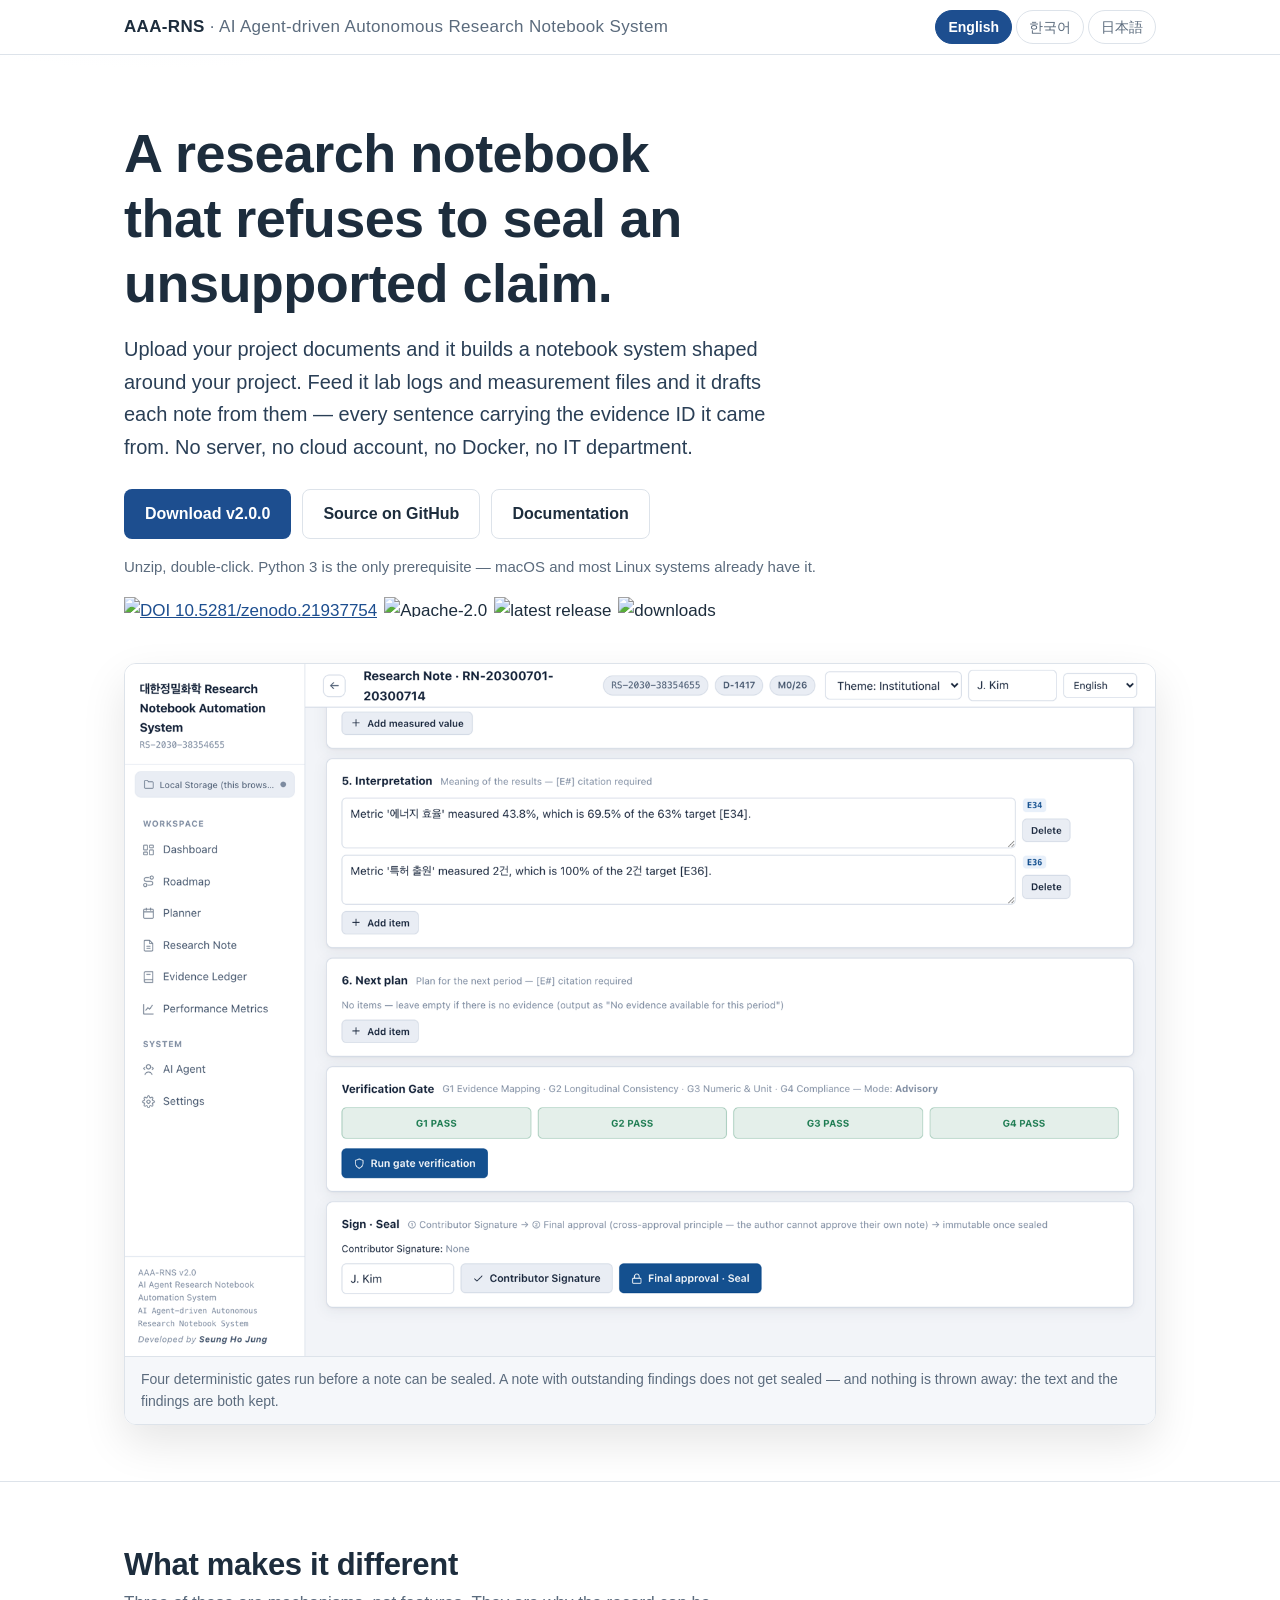
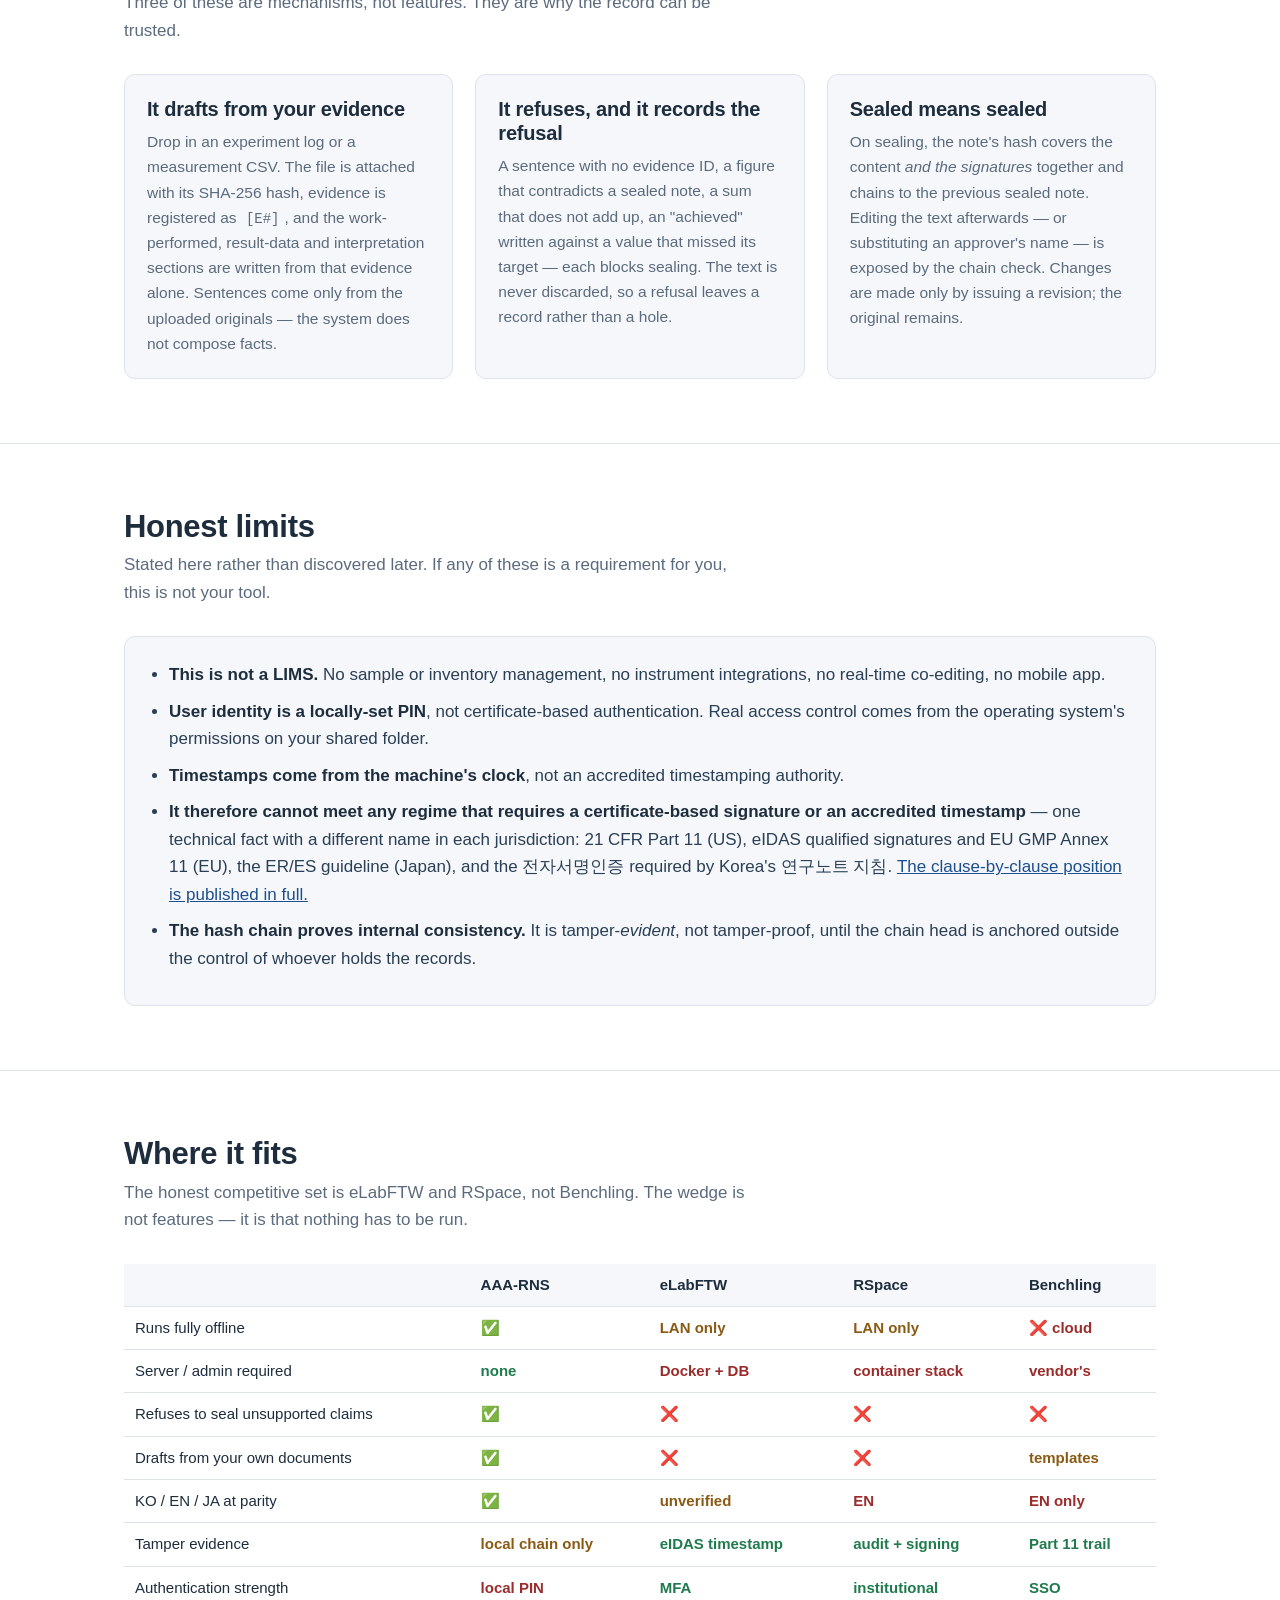
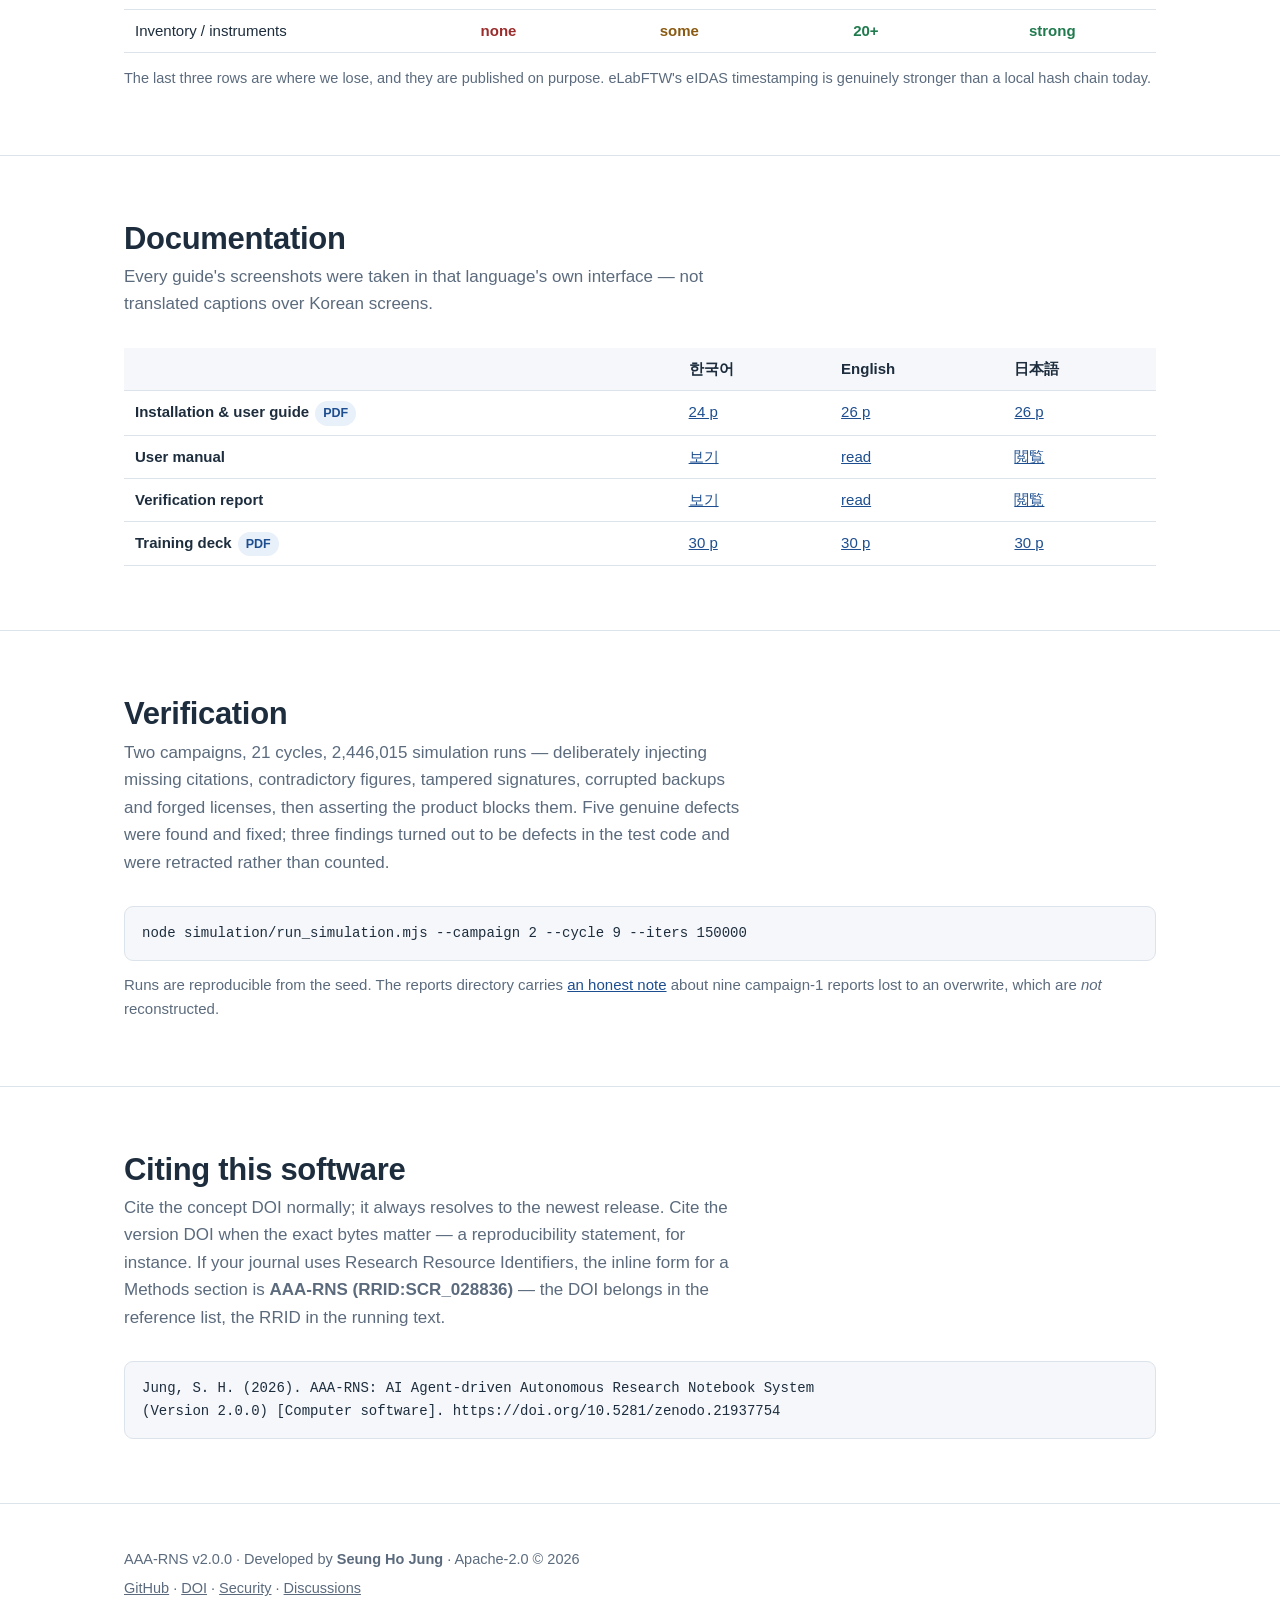
==== docs/index.html @ 20d08223 "docs: record the RRID (SCR_028836) SciCrunch issued it on submission rather than after curation. It " ====
<!doctype html>
<html lang="en" data-lang="en">
<head>
<meta charset="utf-8">
<meta name="viewport" content="width=device-width, initial-scale=1">
<title>AAA-RNS — a research notebook that refuses to seal an unsupported claim</title>
<meta name="description" content="Offline research notebook. Drafts notes from your own lab logs, links every sentence to an evidence ID, and will not seal a claim the evidence does not support. No server, no cloud. Korean, English, Japanese.">
<link rel="canonical" href="https://hopejsh.github.io/aaa-rns/">
<meta property="og:type" content="website">
<meta property="og:title" content="AAA-RNS — a research notebook that refuses to seal an unsupported claim">
<meta property="og:description" content="Offline research notebook. No server, no cloud. Korean, English, Japanese.">
<meta property="og:image" content="https://raw.githubusercontent.com/hopejsh/aaa-rns/main/.github/branding/social-preview.png">
<meta name="twitter:card" content="summary_large_image">
<style>
  /* ── 이 페이지는 의도적으로 의존성이 없다. 제품이 "외부 의존성 0"을
       내세우는데 소개 페이지가 CDN 을 부르면 그 자체로 반증이 된다. ── */
  :root{
    --ink:#1d2d3d; --ink-2:#2a3f56; --paper:#ffffff; --wash:#f5f7fa;
    --line:#dde3ea; --muted:#5b6b7d; --accent:#1d4e8f; --accent-soft:#e8f0fa;
    --ok:#1f7a4d; --ok-soft:#e6f4ec; --warn:#8a5a12; --warn-soft:#fdf3e2;
    --no:#9b2c2c; --no-soft:#fbeaea;
    --sans:'Barlow',-apple-system,BlinkMacSystemFont,'Segoe UI','Noto Sans KR','Noto Sans JP',sans-serif;
    --mono:ui-monospace,SFMono-Regular,'SF Mono',Menlo,monospace;
  }
  @media (prefers-color-scheme:dark){
    :root:not([data-theme="light"]){
      --ink:#e8edf3; --ink-2:#c3cedb; --paper:#141c26; --wash:#1b2531;
      --line:#2c3947; --muted:#93a2b4; --accent:#7aa9e8; --accent-soft:#1b2b41;
      --ok:#6ed09b; --ok-soft:#16301f; --warn:#e0b366; --warn-soft:#302512;
      --no:#e58b8b; --no-soft:#331a1a;
    }
  }
  *{box-sizing:border-box;margin:0;padding:0}
  html{scroll-behavior:smooth}
  body{background:var(--paper);color:var(--ink);font-family:var(--sans);
       font-size:17px;line-height:1.62;-webkit-font-smoothing:antialiased}
  .wrap{max-width:1080px;margin:0 auto;padding:0 24px}
  a{color:var(--accent)}
  h1,h2,h3{line-height:1.2;letter-spacing:-.01em}
  /* 줄바꿈 규칙은 언어마다 다르다.
     한국어: 어절 중간에서 끊기면 조사가 앞말과 떨어져 읽기 어려우므로 keep-all.
     일본어: 원래 어디서든 끊어도 되는 문자 체계라 keep-all 을 걸면 오히려
             줄이 들쭉날쭉해진다. 금칙 처리(line-break:strict)만 적용한다. */
  html[data-lang="ko"] h1, html[data-lang="ko"] h2, html[data-lang="ko"] h3,
  html[data-lang="ko"] .sub, html[data-lang="ko"] .lede, html[data-lang="ko"] .card p,
  html[data-lang="ko"] .limits li, html[data-lang="ko"] td{
    word-break:keep-all; overflow-wrap:break-word}
  html[data-lang="ja"] h1, html[data-lang="ja"] h2, html[data-lang="ja"] h3,
  html[data-lang="ja"] .sub, html[data-lang="ja"] .lede, html[data-lang="ja"] .card p,
  html[data-lang="ja"] .limits li, html[data-lang="ja"] td{
    line-break:strict}
  h2{font-size:31px;margin:0 0 6px}
  h3{font-size:20px;margin:0 0 8px}
  section{padding:64px 0;border-top:1px solid var(--line)}
  .lede{color:var(--muted);font-size:17px;margin-bottom:30px;max-width:66ch}

  /* 언어 전환 */
  .topbar{position:sticky;top:0;z-index:20;background:var(--paper);
          border-bottom:1px solid var(--line)}
  .topbar .wrap{display:flex;align-items:center;justify-content:space-between;
                min-height:54px;gap:16px;flex-wrap:wrap}
  .brand{font-weight:700;letter-spacing:.02em}
  .brand span{color:var(--muted);font-weight:400}
  .langs{display:flex;gap:4px}
  .langs button{font:inherit;font-size:14px;padding:5px 12px;border-radius:999px;
    border:1px solid var(--line);background:transparent;color:var(--muted);cursor:pointer}
  .langs button[aria-pressed="true"]{background:var(--accent);border-color:var(--accent);
    color:#fff;font-weight:600}

  /* 히어로 */
  .hero{padding:66px 0 56px;background:
        radial-gradient(900px 460px at 12% -20%, var(--accent-soft), transparent 65%)}
  .hero h1{font-size:clamp(32px,5vw,54px);margin-bottom:18px;max-width:19ch}
  html[data-lang="ko"] .hero h1, html[data-lang="ja"] .hero h1{max-width:none}
  /* 절 경계에서의 의도적 개행은 넓은 화면에서만. 좁은 화면에서는 강제 개행이
     오히려 "は" 한 글자만 남기는 식으로 고립을 만든다. */
  @media (max-width:760px){ br.wide{display:none} }
  .hero .sub{font-size:20px;color:var(--ink-2);max-width:60ch;margin-bottom:26px}
  .cta{display:flex;gap:11px;flex-wrap:wrap;margin-bottom:16px}
  .btn{display:inline-block;padding:11px 20px;border-radius:8px;font-weight:600;
       text-decoration:none;font-size:16px;border:1px solid transparent}
  .btn-primary{background:var(--accent);color:#fff}
  .btn-ghost{border-color:var(--line);color:var(--ink)}
  .badges{display:flex;gap:7px;flex-wrap:wrap;margin-top:18px}
  .badges img{height:20px}
  .shot{margin-top:38px;border:1px solid var(--line);border-radius:12px;overflow:hidden;
        box-shadow:0 18px 44px rgba(0,0,0,.10)}
  .shot img{display:block;width:100%;height:auto}
  .shot figcaption{padding:11px 16px;background:var(--wash);color:var(--muted);
                   font-size:14px;border-top:1px solid var(--line)}

  .grid{display:grid;gap:22px;grid-template-columns:repeat(auto-fit,minmax(258px,1fr))}
  .card{border:1px solid var(--line);border-radius:11px;padding:22px;background:var(--wash)}
  .card p{color:var(--muted);font-size:15.5px}

  table{width:100%;border-collapse:collapse;font-size:15px}
  .scroll{overflow-x:auto;-webkit-overflow-scrolling:touch}
  th,td{text-align:left;padding:9px 11px;border-bottom:1px solid var(--line);vertical-align:top}
  th{font-weight:600;background:var(--wash);white-space:nowrap}
  td code,p code,li code{font-family:var(--mono);font-size:.9em;background:var(--wash);
       padding:1px 5px;border-radius:4px}
  .y{color:var(--ok);font-weight:600}
  .n{color:var(--no);font-weight:600}
  .p{color:var(--warn);font-weight:600}

  .limits{background:var(--wash);border:1px solid var(--line);border-radius:11px;padding:24px}
  .limits ul{margin:0;padding-left:20px}
  .limits li{margin-bottom:9px;color:var(--ink-2)}
  .limits li b{color:var(--ink)}

  .docs td:first-child{font-weight:600;white-space:nowrap}
  .pill{display:inline-block;font-size:12.5px;padding:2px 8px;border-radius:999px;
        background:var(--accent-soft);color:var(--accent);margin-left:6px;font-weight:600}

  pre{background:var(--wash);border:1px solid var(--line);border-radius:9px;
      padding:15px 17px;overflow-x:auto;font-family:var(--mono);font-size:14px}
  footer{padding:44px 0 62px;border-top:1px solid var(--line);color:var(--muted);font-size:14.5px}
  footer a{color:var(--muted)}
  [data-i18n]{display:none}
  [data-i18n~="en"]{display:revert}
  html[data-lang="ko"] [data-i18n]{display:none}
  html[data-lang="ko"] [data-i18n~="ko"]{display:revert}
  html[data-lang="ja"] [data-i18n]{display:none}
  html[data-lang="ja"] [data-i18n~="ja"]{display:revert}
</style>
</head>
<body>

<div class="topbar"><div class="wrap">
  <div class="brand">AAA-RNS <span>· AI Agent-driven Autonomous Research Notebook System</span></div>
  <div class="langs" role="group" aria-label="Language">
    <button data-set="en" aria-pressed="true">English</button>
    <button data-set="ko" aria-pressed="false">한국어</button>
    <button data-set="ja" aria-pressed="false">日本語</button>
  </div>
</div></div>

<header class="hero"><div class="wrap">
  <h1 data-i18n="en">A research notebook that refuses to seal an unsupported claim.</h1>
  <h1 data-i18n="ko">증거가 뒷받침하지 않는 주장은 <br class="wide">확정하지 않는 연구노트.</h1>
  <h1 data-i18n="ja">証拠が裏付けない主張は<br class="wide">確定しない研究ノート。</h1>

  <p class="sub" data-i18n="en">Upload your project documents and it builds a notebook system shaped around your project. Feed it lab logs and measurement files and it drafts each note from them — every sentence carrying the evidence ID it came from. No server, no cloud account, no Docker, no IT department.</p>
  <p class="sub" data-i18n="ko">연구개발계획서를 올리면 그 과제에 맞는 연구노트 체계를 스스로 구성합니다. 실험일지와 측정 데이터를 넣으면 노트를 자동으로 집필하고, 모든 문장에 근거가 된 증거번호가 붙습니다. 서버도, 클라우드 계정도, Docker 도, 전산 담당자도 필요 없습니다.</p>
  <p class="sub" data-i18n="ja">研究開発計画書をアップロードすると、その課題に合わせた研究ノート体系を自動で構成します。実験日誌と測定データを入れるとノートを自動執筆し、すべての文に根拠となった証拠番号が付きます。サーバーもクラウドアカウントも Docker も情報システム担当者も要りません。</p>

  <div class="cta">
    <a class="btn btn-primary" href="https://github.com/hopejsh/aaa-rns/releases/latest"><span data-i18n="en">Download v2.0.0</span><span data-i18n="ko">v2.0.0 내려받기</span><span data-i18n="ja">v2.0.0 をダウンロード</span></a>
    <a class="btn btn-ghost" href="https://github.com/hopejsh/aaa-rns"><span data-i18n="en">Source on GitHub</span><span data-i18n="ko">GitHub 소스</span><span data-i18n="ja">GitHub のソース</span></a>
    <a class="btn btn-ghost" href="#docs"><span data-i18n="en">Documentation</span><span data-i18n="ko">문서</span><span data-i18n="ja">ドキュメント</span></a>
  </div>
  <p style="color:var(--muted);font-size:15px" data-i18n="en">Unzip, double-click. Python 3 is the only prerequisite — macOS and most Linux systems already have it.</p>
  <p style="color:var(--muted);font-size:15px" data-i18n="ko">압축을 풀고 더블클릭하면 끝입니다. 선행 조건은 Python 3 하나이며, macOS 와 대부분의 Linux 에는 이미 들어 있습니다.</p>
  <p style="color:var(--muted);font-size:15px" data-i18n="ja">展開してダブルクリックするだけです。前提は Python 3 だけで、macOS と多くの Linux には既に入っています。</p>

  <div class="badges">
    <a href="https://doi.org/10.5281/zenodo.21937754"><img src="https://zenodo.org/badge/DOI/10.5281/zenodo.21937754.svg" alt="DOI 10.5281/zenodo.21937754"></a>
    <img src="https://img.shields.io/badge/license-Apache--2.0-blue.svg" alt="Apache-2.0">
    <img src="https://img.shields.io/github/v/release/hopejsh/aaa-rns" alt="latest release">
    <img src="https://img.shields.io/github/downloads/hopejsh/aaa-rns/total" alt="downloads">
  </div>

  <figure class="shot">
    <img src="assets/hero-gates.png" alt="The verification gate panel showing G1 to G4 all passing, above the two-person sign and seal controls" loading="lazy">
    <figcaption data-i18n="en">Four deterministic gates run before a note can be sealed. A note with outstanding findings does not get sealed — and nothing is thrown away: the text and the findings are both kept.</figcaption>
    <figcaption data-i18n="ko">확정 전에 결정론 게이트 넷이 실행됩니다. 지적이 남은 노트는 확정되지 않으며, 아무것도 버리지 않습니다 — 본문과 지적사항이 함께 보존됩니다.</figcaption>
    <figcaption data-i18n="ja">確定の前に決定論的なゲートが 4 つ実行されます。指摘が残っているノートは確定されず、何も破棄しません — 本文と指摘の双方が保存されます。</figcaption>
  </figure>
</div></header>

<section><div class="wrap">
  <h2 data-i18n="en">What makes it different</h2>
  <h2 data-i18n="ko">무엇이 다른가</h2>
  <h2 data-i18n="ja">何が違うのか</h2>
  <p class="lede" data-i18n="en">Three of these are mechanisms, not features. They are why the record can be trusted.</p>
  <p class="lede" data-i18n="ko">아래 셋은 기능이 아니라 메커니즘입니다. 기록을 신뢰할 수 있는 이유가 여기에 있습니다.</p>
  <p class="lede" data-i18n="ja">以下の 3 つは機能ではなく仕組みです。記録を信頼できる理由がここにあります。</p>

  <div class="grid">
    <div class="card">
      <h3 data-i18n="en">It drafts from your evidence</h3>
      <h3 data-i18n="ko">증거에서 집필합니다</h3>
      <h3 data-i18n="ja">証拠から執筆します</h3>
      <p data-i18n="en">Drop in an experiment log or a measurement CSV. The file is attached with its SHA-256 hash, evidence is registered as <code>[E#]</code>, and the work-performed, result-data and interpretation sections are written from that evidence alone. Sentences come only from the uploaded originals — the system does not compose facts.</p>
      <p data-i18n="ko">실험일지나 측정 CSV 를 끌어다 놓으면 파일이 SHA-256 해시와 함께 첨부되고, 증거가 <code>[E#]</code> 로 등재되며, 수행 내용·결과 데이터·해석이 그 증거만으로 작성됩니다. 문장은 업로드한 원문에서만 나오며 시스템이 사실을 지어내지 않습니다.</p>
      <p data-i18n="ja">実験日誌や測定 CSV をドラッグすると、ファイルが SHA-256 ハッシュとともに添付され、証拠が <code>[E#]</code> として登録され、実施内容・結果データ・解釈がその証拠だけで作成されます。文はアップロードした原文からのみ生成され、システムが事実を作り出すことはありません。</p>
    </div>
    <div class="card">
      <h3 data-i18n="en">It refuses, and it records the refusal</h3>
      <h3 data-i18n="ko">거부하고, 그 거부를 기록합니다</h3>
      <h3 data-i18n="ja">拒否し、その拒否を記録します</h3>
      <p data-i18n="en">A sentence with no evidence ID, a figure that contradicts a sealed note, a sum that does not add up, an "achieved" written against a value that missed its target — each blocks sealing. The text is never discarded, so a refusal leaves a record rather than a hole.</p>
      <p data-i18n="ko">증거번호 없는 문장, 확정 노트와 모순되는 수치, 맞지 않는 합계, 목표에 못 미친 값에 붙은 "달성" 표기 — 각각이 확정을 막습니다. 본문은 절대 버려지지 않으므로, 거부는 구멍이 아니라 기록을 남깁니다.</p>
      <p data-i18n="ja">証拠番号のない文、確定ノートと矛盾する数値、合わない合計、目標に届かない値に付いた「達成」表記 — それぞれが確定を止めます。本文は決して破棄されないため、拒否は穴ではなく記録を残します。</p>
    </div>
    <div class="card">
      <h3 data-i18n="en">Sealed means sealed</h3>
      <h3 data-i18n="ko">확정은 확정입니다</h3>
      <h3 data-i18n="ja">確定は確定です</h3>
      <p data-i18n="en">On sealing, the note's hash covers the content <em>and the signatures</em> together and chains to the previous sealed note. Editing the text afterwards — or substituting an approver's name — is exposed by the chain check. Changes are made only by issuing a revision; the original remains.</p>
      <p data-i18n="ko">확정 시 노트 해시가 <em>본문과 서명을 함께</em> 덮어 직전 확정 노트와 사슬로 연결됩니다. 사후에 본문을 고치는 것은 물론 승인자 이름을 바꿔치기해도 체인 검증에서 드러납니다. 변경은 개정판 발행으로만 가능하며 원본은 남습니다.</p>
      <p data-i18n="ja">確定時、ノートのハッシュは<em>本文と署名の両方</em>を覆い、直前の確定ノートと鎖状に連結されます。事後に本文を直すことはもちろん、承認者名をすり替えてもチェーン検証で明らかになります。変更は改訂版の発行でのみ可能で、原本は残ります。</p>
    </div>
  </div>
</div></section>

<section><div class="wrap">
  <h2 data-i18n="en">Honest limits</h2>
  <h2 data-i18n="ko">정직한 한계</h2>
  <h2 data-i18n="ja">率直な限界</h2>
  <p class="lede" data-i18n="en">Stated here rather than discovered later. If any of these is a requirement for you, this is not your tool.</p>
  <p class="lede" data-i18n="ko">나중에 발견하기보다 먼저 밝힙니다. 아래 중 하나라도 필수 요건이라면 이 제품은 맞지 않습니다.</p>
  <p class="lede" data-i18n="ja">後から気づくより先に記します。以下のいずれかが必須要件であれば、本製品は適していません。</p>

  <div class="limits">
    <ul data-i18n="en">
      <li><b>This is not a LIMS.</b> No sample or inventory management, no instrument integrations, no real-time co-editing, no mobile app.</li>
      <li><b>User identity is a locally-set PIN</b>, not certificate-based authentication. Real access control comes from the operating system's permissions on your shared folder.</li>
      <li><b>Timestamps come from the machine's clock</b>, not an accredited timestamping authority.</li>
      <li><b>It therefore cannot meet any regime that requires a certificate-based signature or an accredited timestamp</b> — one technical fact with a different name in each jurisdiction: 21 CFR Part 11 (US), eIDAS qualified signatures and EU GMP Annex 11 (EU), the ER/ES guideline (Japan), and the 전자서명인증 required by Korea's 연구노트 지침. <a href="compliance.html">The clause-by-clause position is published in full.</a></li>
      <li><b>The hash chain proves internal consistency.</b> It is tamper-<em>evident</em>, not tamper-proof, until the chain head is anchored outside the control of whoever holds the records.</li>
    </ul>
    <ul data-i18n="ko">
      <li><b>LIMS 가 아닙니다.</b> 시료·재고 관리, 장비 연동, 실시간 공동편집, 모바일 앱이 없습니다.</li>
      <li><b>사용자 신원은 로컬 PIN</b> 이며 인증서 기반 인증이 아닙니다. 실제 접근 통제는 공유폴더의 OS 권한으로 수행하십시오.</li>
      <li><b>시각은 기기 시계</b>이며 공인 시점인증 기관의 것이 아닙니다.</li>
      <li><b>따라서 인증서 기반 서명이나 공인 시점인증을 요구하는 어떤 제도도 충족할 수 없습니다</b> — 하나의 기술적 사실이 나라마다 다른 이름으로 불릴 뿐입니다: 연구노트 지침이 요구하는 전자서명인증(한국), 21 CFR Part 11(미국), eIDAS 적격 서명과 EU GMP Annex 11(EU), ER/ES 지침(일본). <a href="compliance.html">조문별 상세를 전부 공개합니다.</a></li>
      <li><b>해시 체인은 내부 정합성을 증명합니다.</b> 체인의 머리가 기록 보유자의 통제 밖에 고정되기 전까지는 변조 <em>탐지</em>이지 변조 불가가 아닙니다.</li>
    </ul>
    <ul data-i18n="ja">
      <li><b>LIMS ではありません。</b> 試料・在庫管理、装置連携、リアルタイム共同編集、モバイルアプリはありません。</li>
      <li><b>利用者の識別はローカルの PIN</b> であり、証明書ベースの認証ではありません。実際のアクセス統制は共有フォルダの OS 権限で行ってください。</li>
      <li><b>時刻は端末の時計</b>であり、認定タイムスタンプ局のものではありません。</li>
      <li><b>したがって、証明書ベースの署名や認定タイムスタンプを要求するいかなる制度も満たせません</b> — 一つの技術的事実が国ごとに別の名前で呼ばれているだけです: ER/ES 指針（日本）、21 CFR Part 11（米国）、eIDAS の適格署名と EU GMP Annex 11（EU）、研究ノート指針が求める電子署名認証（韓国）。<a href="compliance.html">条項ごとの立場を全文公開しています。</a></li>
      <li><b>ハッシュチェーンが証明するのは内部整合性です。</b> チェーンの先端が記録保有者の管理外に固定されるまでは、改ざん<em>検出可能</em>であって改ざん不可能ではありません。</li>
    </ul>
  </div>
</div></section>

<section><div class="wrap">
  <h2 data-i18n="en">Where it fits</h2>
  <h2 data-i18n="ko">어디에 맞는가</h2>
  <h2 data-i18n="ja">どこに合うのか</h2>
  <p class="lede" data-i18n="en">The honest competitive set is eLabFTW and RSpace, not Benchling. The wedge is not features — it is that nothing has to be run.</p>
  <p class="lede" data-i18n="ko">정직한 경쟁 상대는 Benchling 이 아니라 eLabFTW·RSpace 입니다. 쐐기는 기능이 아니라 "운영할 것이 없다"는 점입니다.</p>
  <p class="lede" data-i18n="ja">率直な競合は Benchling ではなく eLabFTW・RSpace です。楔は機能ではなく「運用するものが何もない」ことです。</p>

  <div class="scroll"><table>
    <thead><tr>
      <th></th><th>AAA-RNS</th><th>eLabFTW</th><th>RSpace</th><th>Benchling</th>
    </tr></thead>
    <tbody>
      <tr><td data-i18n="en">Runs fully offline</td><td data-i18n="ko">완전 오프라인 동작</td><td data-i18n="ja">完全オフライン動作</td>
          <td class="y">✅</td><td class="p">LAN only</td><td class="p">LAN only</td><td class="n">❌ cloud</td></tr>
      <tr><td data-i18n="en">Server / admin required</td><td data-i18n="ko">서버·관리자 필요</td><td data-i18n="ja">サーバー・管理者が必要</td>
          <td class="y">none</td><td class="n">Docker + DB</td><td class="n">container stack</td><td class="n">vendor's</td></tr>
      <tr><td data-i18n="en">Refuses to seal unsupported claims</td><td data-i18n="ko">근거 없는 주장 확정 거부</td><td data-i18n="ja">根拠のない主張の確定を拒否</td>
          <td class="y">✅</td><td class="n">❌</td><td class="n">❌</td><td class="n">❌</td></tr>
      <tr><td data-i18n="en">Drafts from your own documents</td><td data-i18n="ko">자사 문서에서 자동 집필</td><td data-i18n="ja">自社文書から自動執筆</td>
          <td class="y">✅</td><td class="n">❌</td><td class="n">❌</td><td class="p">templates</td></tr>
      <tr><td data-i18n="en">KO / EN / JA at parity</td><td data-i18n="ko">한·영·일 동등 지원</td><td data-i18n="ja">韓・英・日を同等に対応</td>
          <td class="y">✅</td><td class="p">unverified</td><td class="n">EN</td><td class="n">EN only</td></tr>
      <tr><td data-i18n="en">Tamper evidence</td><td data-i18n="ko">변조 탐지</td><td data-i18n="ja">改ざん検出</td>
          <td class="p">local chain only</td><td class="y">eIDAS timestamp</td><td class="y">audit + signing</td><td class="y">Part 11 trail</td></tr>
      <tr><td data-i18n="en">Authentication strength</td><td data-i18n="ko">인증 강도</td><td data-i18n="ja">認証の強度</td>
          <td class="n">local PIN</td><td class="y">MFA</td><td class="y">institutional</td><td class="y">SSO</td></tr>
      <tr><td data-i18n="en">Inventory / instruments</td><td data-i18n="ko">재고·장비 연동</td><td data-i18n="ja">在庫・装置連携</td>
          <td class="n">none</td><td class="p">some</td><td class="y">20+</td><td class="y">strong</td></tr>
    </tbody>
  </table></div>
  <p style="margin-top:14px;color:var(--muted);font-size:14.5px" data-i18n="en">The last three rows are where we lose, and they are published on purpose. eLabFTW's eIDAS timestamping is genuinely stronger than a local hash chain today.</p>
  <p style="margin-top:14px;color:var(--muted);font-size:14.5px" data-i18n="ko">마지막 세 줄은 이 제품이 지는 항목이며, 일부러 공개합니다. eLabFTW 의 eIDAS 시점인증은 오늘 기준 로컬 해시 체인보다 실제로 강합니다.</p>
  <p style="margin-top:14px;color:var(--muted);font-size:14.5px" data-i18n="ja">最後の 3 行は本製品が劣る項目であり、意図して公開しています。eLabFTW の eIDAS タイムスタンプは現時点でローカルのハッシュチェーンより実際に強力です。</p>
</div></section>

<section id="docs"><div class="wrap">
  <h2 data-i18n="en">Documentation</h2>
  <h2 data-i18n="ko">문서</h2>
  <h2 data-i18n="ja">ドキュメント</h2>
  <p class="lede" data-i18n="en">Every guide's screenshots were taken in that language's own interface — not translated captions over Korean screens.</p>
  <p class="lede" data-i18n="ko">각 가이드의 화면 캡처는 해당 언어 화면에서 직접 촬영했습니다 — 한국어 화면에 번역 설명만 얹은 것이 아닙니다.</p>
  <p class="lede" data-i18n="ja">各ガイドのスクリーンショットはその言語の画面から直接撮影しています — 韓国語の画面に訳文を載せたものではありません。</p>

  <div class="scroll"><table class="docs">
    <thead><tr><th></th><th>한국어</th><th>English</th><th>日本語</th></tr></thead>
    <tbody>
      <tr>
        <td><span data-i18n="en">Installation &amp; user guide</span><span data-i18n="ko">설치·사용 가이드</span><span data-i18n="ja">インストール・利用ガイド</span><span class="pill">PDF</span></td>
        <td><a href="ko/installation-guide.pdf">24 p</a></td><td><a href="en/installation-guide.pdf">26 p</a></td><td><a href="ja/installation-guide.pdf">26 p</a></td>
      </tr>
      <tr>
        <td><span data-i18n="en">User manual</span><span data-i18n="ko">사용설명서</span><span data-i18n="ja">利用マニュアル</span></td>
        <td><a href="https://github.com/hopejsh/aaa-rns/blob/main/docs/ko/user-manual.md">보기</a></td>
        <td><a href="https://github.com/hopejsh/aaa-rns/blob/main/docs/en/user-manual.md">read</a></td>
        <td><a href="https://github.com/hopejsh/aaa-rns/blob/main/docs/ja/user-manual.md">閲覧</a></td>
      </tr>
      <tr>
        <td><span data-i18n="en">Verification report</span><span data-i18n="ko">검증보고서</span><span data-i18n="ja">検証報告書</span></td>
        <td><a href="https://github.com/hopejsh/aaa-rns/blob/main/docs/ko/verification-report.md">보기</a></td>
        <td><a href="https://github.com/hopejsh/aaa-rns/blob/main/docs/en/verification-report.md">read</a></td>
        <td><a href="https://github.com/hopejsh/aaa-rns/blob/main/docs/ja/verification-report.md">閲覧</a></td>
      </tr>
      <tr>
        <td><span data-i18n="en">Training deck</span><span data-i18n="ko">교육용 발표자료</span><span data-i18n="ja">研修用スライド</span><span class="pill">PDF</span></td>
        <td><a href="ko/training-deck.pdf">30 p</a></td><td><a href="en/training-deck.pdf">30 p</a></td><td><a href="ja/training-deck.pdf">30 p</a></td>
      </tr>
    </tbody>
  </table></div>
</div></section>

<section><div class="wrap">
  <h2 data-i18n="en">Verification</h2>
  <h2 data-i18n="ko">검증</h2>
  <h2 data-i18n="ja">検証</h2>
  <p class="lede" data-i18n="en">Two campaigns, 21 cycles, 2,446,015 simulation runs — deliberately injecting missing citations, contradictory figures, tampered signatures, corrupted backups and forged licenses, then asserting the product blocks them. Five genuine defects were found and fixed; three findings turned out to be defects in the test code and were retracted rather than counted.</p>
  <p class="lede" data-i18n="ko">두 차례 캠페인, 21 사이클, 총 2,446,015회 시뮬레이션 — 인용 누락·모순 수치·서명 변조·손상된 백업·위조 라이선스를 일부러 주입하고 제품이 이를 차단하는지 검사했습니다. 제품 실결함 5건을 찾아 수정했고, 3건은 시험 코드 자체의 결함으로 밝혀져 실적으로 세지 않고 철회했습니다.</p>
  <p class="lede" data-i18n="ja">2 回のキャンペーン、21 サイクル、計 2,446,015 回のシミュレーション — 引用の欠落・矛盾する数値・改ざんされた署名・破損したバックアップ・偽造ライセンスを意図的に注入し、製品がそれらを遮断することを検査しました。製品の実欠陥 5 件を発見・修正し、3 件はテストコード自体の欠陥と判明したため実績に数えず撤回しました。</p>
  <pre>node simulation/run_simulation.mjs --campaign 2 --cycle 9 --iters 150000</pre>
  <p style="margin-top:12px;font-size:15px;color:var(--muted)" data-i18n="en">Runs are reproducible from the seed. The reports directory carries <a href="https://github.com/hopejsh/aaa-rns/blob/main/simulation/reports/README.md">an honest note</a> about nine campaign-1 reports lost to an overwrite, which are <em>not</em> reconstructed.</p>
  <p style="margin-top:12px;font-size:15px;color:var(--muted)" data-i18n="ko">시드 기반이라 재현됩니다. 보고서 폴더에는 덮어쓰기로 소실된 캠페인 1의 9개 보고서를 복원하지 않고 그대로 밝힌 <a href="https://github.com/hopejsh/aaa-rns/blob/main/simulation/reports/README.md">기록</a>이 함께 들어 있습니다.</p>
  <p style="margin-top:12px;font-size:15px;color:var(--muted)" data-i18n="ja">シードに基づき再現可能です。レポートのフォルダには、上書きで失われたキャンペーン 1 の 9 件を復元せずそのまま記した<a href="https://github.com/hopejsh/aaa-rns/blob/main/simulation/reports/README.md">記録</a>が同梱されています。</p>
</div></section>

<section><div class="wrap">
  <h2 data-i18n="en">Citing this software</h2>
  <h2 data-i18n="ko">인용</h2>
  <h2 data-i18n="ja">引用</h2>
  <p class="lede" data-i18n="en">Cite the concept DOI normally; it always resolves to the newest release. Cite the version DOI when the exact bytes matter — a reproducibility statement, for instance. If your journal uses Research Resource Identifiers, the inline form for a Methods section is <b>AAA-RNS (RRID:SCR_028836)</b> — the DOI belongs in the reference list, the RRID in the running text.</p>
  <p class="lede" data-i18n="ko">보통은 개념 DOI 를 인용하십시오 — 항상 최신 릴리스로 연결됩니다. 재현성 진술처럼 정확한 바이트가 문제가 될 때는 버전 DOI 를 인용합니다. RRID 를 쓰는 저널이라면 Methods 본문에 <b>AAA-RNS (RRID:SCR_028836)</b> 형태로 넣습니다 — DOI 는 참고문헌에, RRID 는 본문에 들어갑니다.</p>
  <p class="lede" data-i18n="ja">通常はコンセプト DOI を引用してください — 常に最新のリリースへ解決されます。再現性の記述のように正確なバイトが問題になる場合はバージョン DOI を引用します。RRID を用いる雑誌であれば、Methods 本文には <b>AAA-RNS (RRID:SCR_028836)</b> の形で記載します — DOI は参考文献に、RRID は本文に入ります。</p>
  <pre>Jung, S. H. (2026). AAA-RNS: AI Agent-driven Autonomous Research Notebook System
(Version 2.0.0) [Computer software]. https://doi.org/10.5281/zenodo.21937754</pre>
</div></section>

<footer><div class="wrap">
  <p>AAA-RNS v2.0.0 · Developed by <b>Seung Ho Jung</b> · Apache-2.0 © 2026</p>
  <p style="margin-top:6px">
    <a href="https://github.com/hopejsh/aaa-rns">GitHub</a> ·
    <a href="https://doi.org/10.5281/zenodo.21937754">DOI</a> ·
    <a href="https://github.com/hopejsh/aaa-rns/blob/main/SECURITY.md">Security</a> ·
    <a href="https://github.com/hopejsh/aaa-rns/discussions">Discussions</a>
  </p>
</div></footer>

<script>
/* 언어 전환 — 서버도 빌드도 없이, 저장된 선택과 브라우저 언어를 따른다.
   제품 자체가 같은 원칙(감지 후 즉시 변경 가능)을 쓰므로 소개 페이지도 맞춘다. */
(function () {
  var LANGS = ['en', 'ko', 'ja'];
  function detect() {
    var saved = null;
    try { saved = localStorage.getItem('aaarns_site_lang'); } catch (e) {}
    if (LANGS.indexOf(saved) >= 0) return saved;
    var cands = navigator.languages || [navigator.language || ''];
    for (var i = 0; i < cands.length; i++) {
      var t = String(cands[i]).toLowerCase();
      if (t.indexOf('ko') === 0) return 'ko';
      if (t.indexOf('ja') === 0) return 'ja';
      if (t.indexOf('en') === 0) return 'en';
    }
    return 'en';
  }
  function apply(lang) {
    document.documentElement.setAttribute('data-lang', lang);
    document.documentElement.setAttribute('lang', lang);
    var btns = document.querySelectorAll('.langs button');
    for (var i = 0; i < btns.length; i++) {
      btns[i].setAttribute('aria-pressed', String(btns[i].dataset.set === lang));
    }
    try { localStorage.setItem('aaarns_site_lang', lang); } catch (e) {}
  }
  document.querySelector('.langs').addEventListener('click', function (e) {
    var b = e.target.closest('button');
    if (b) apply(b.dataset.set);
  });
  apply(detect());
})();
</script>
</body>
</html>
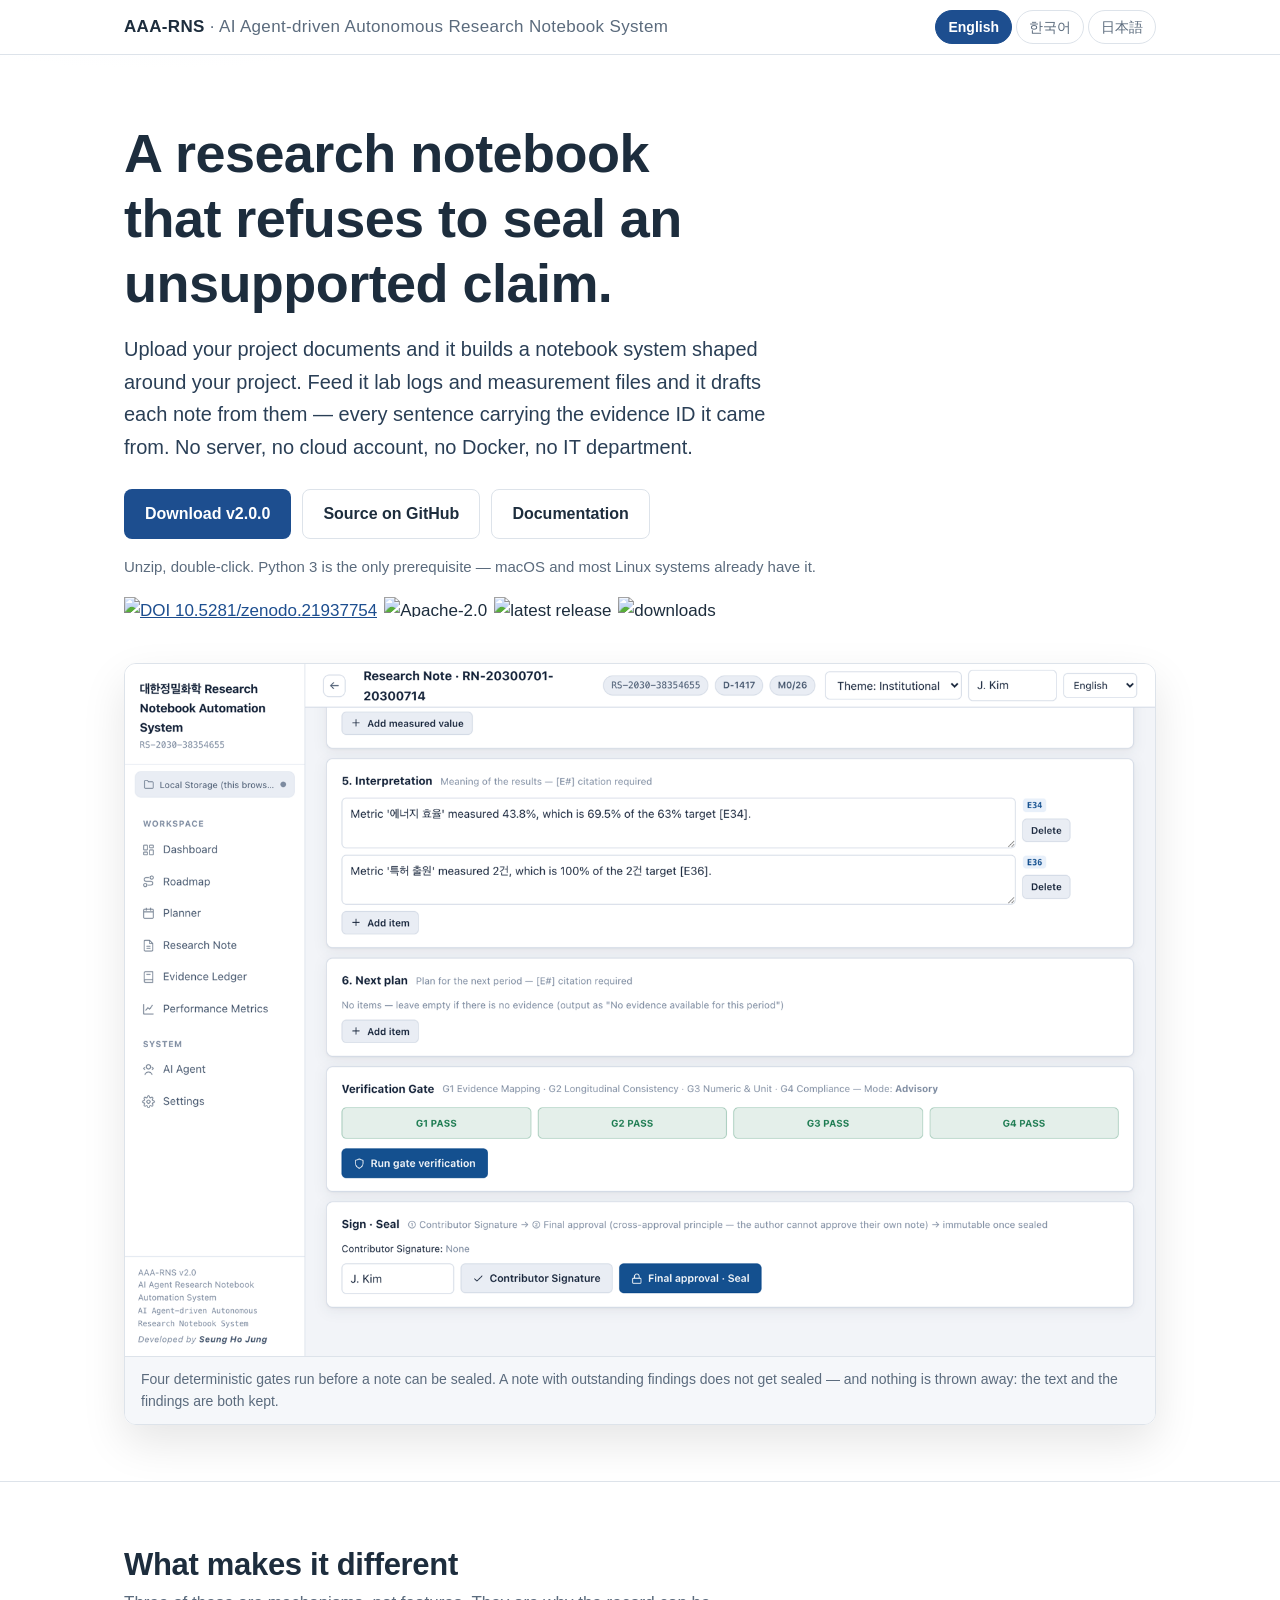
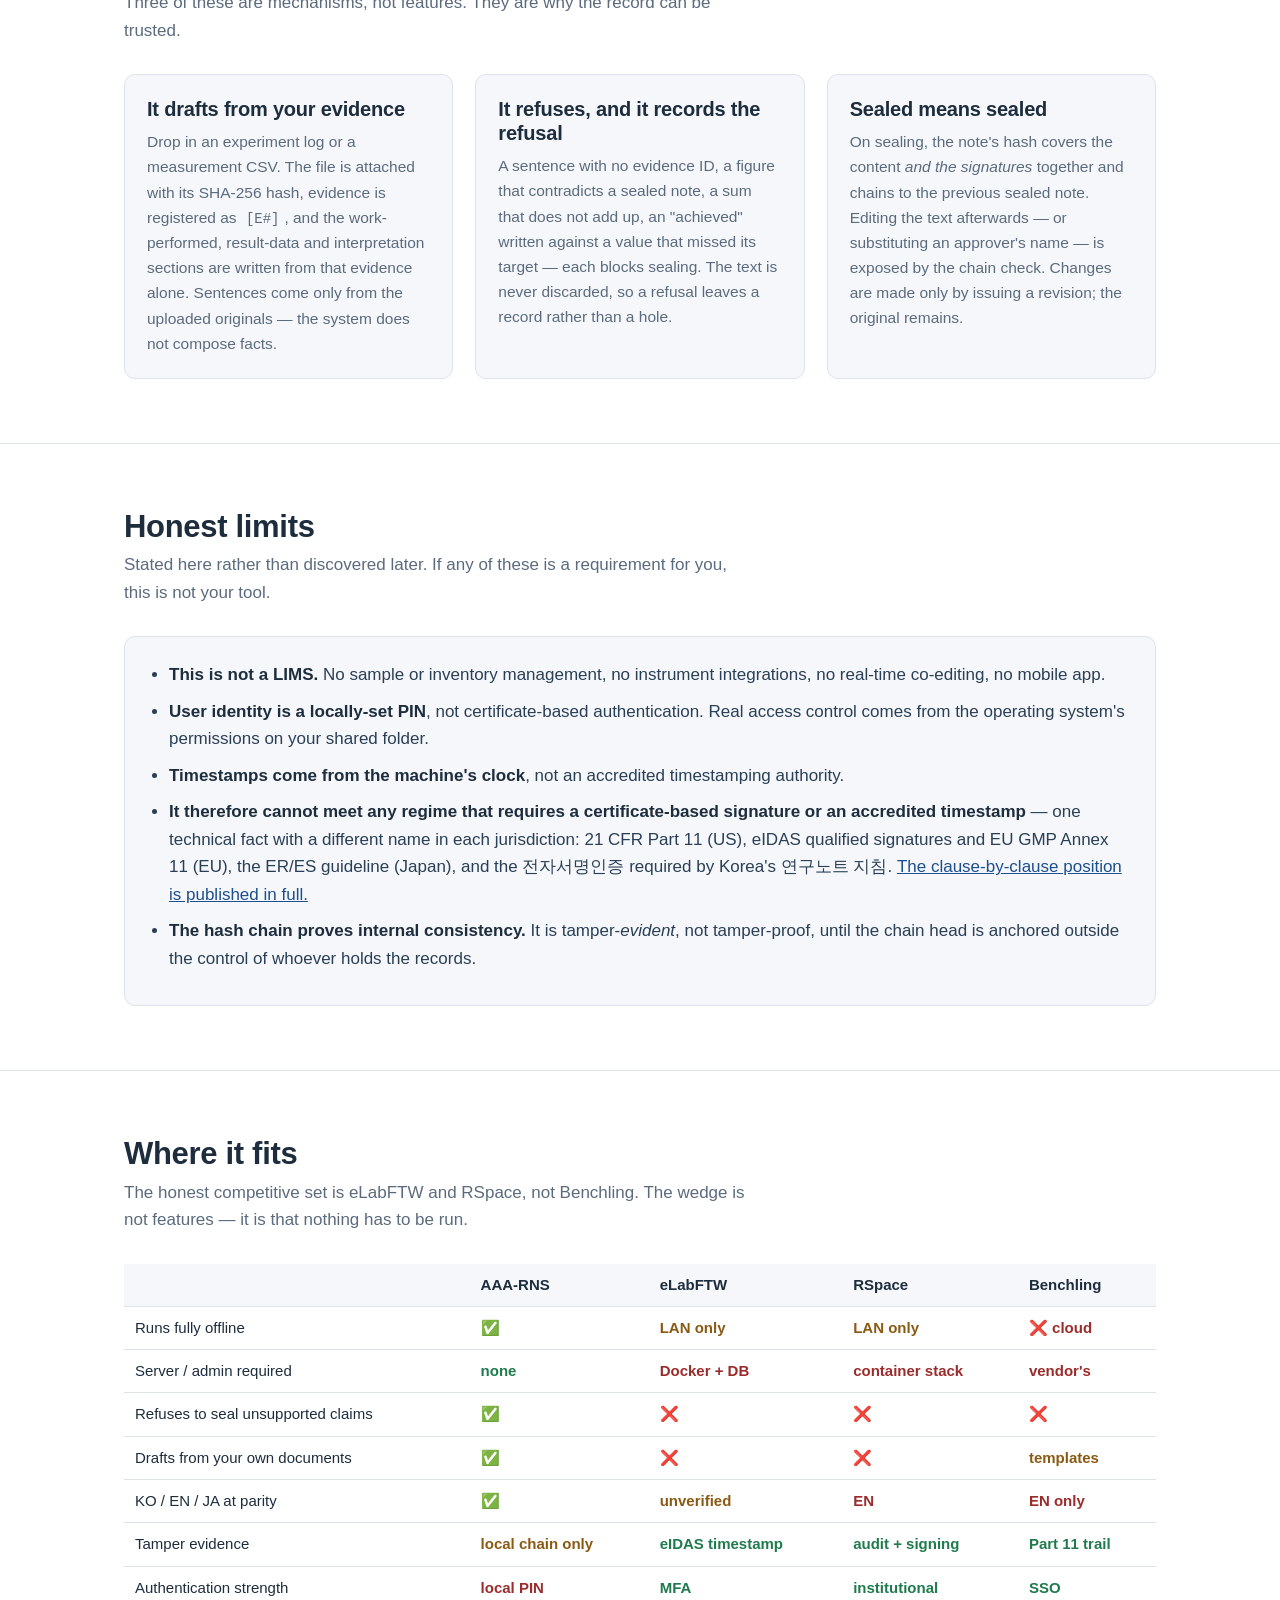
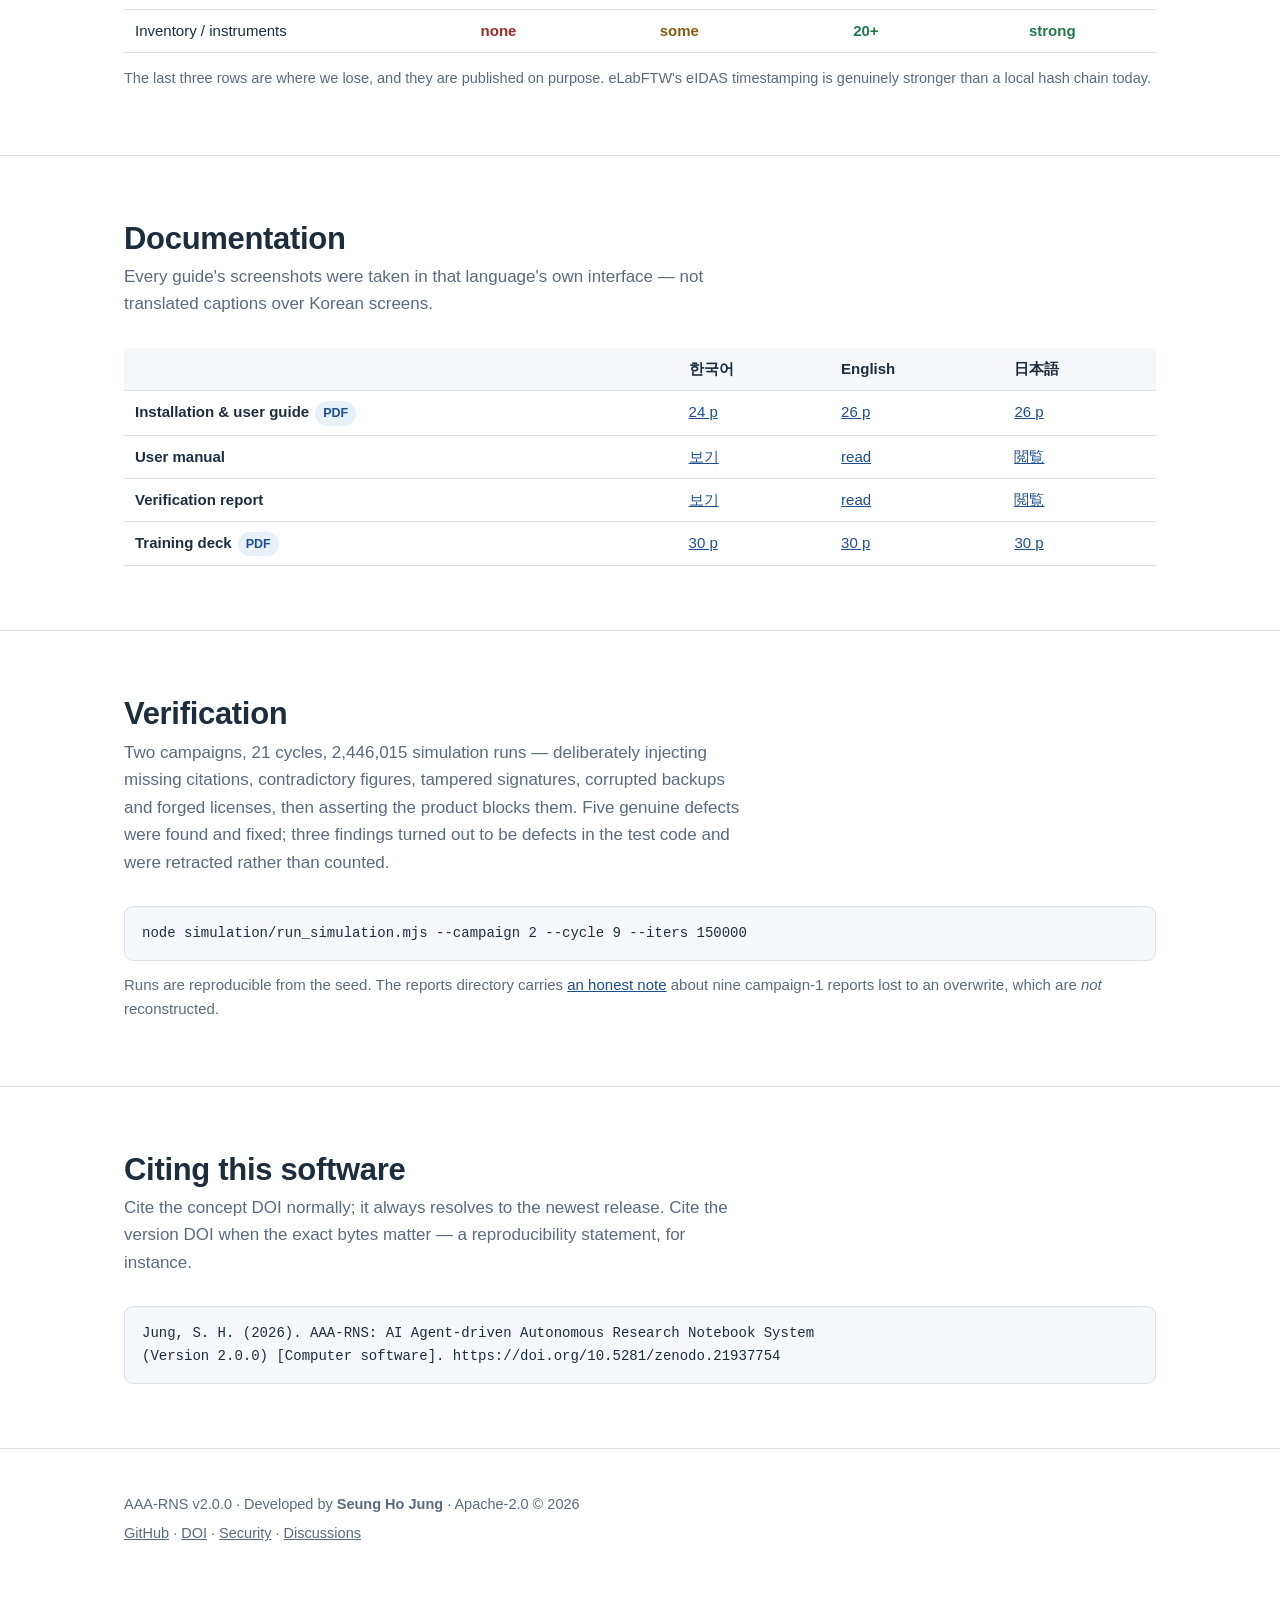
==== commit 62807cdd: "Revert "docs: record the RRID (SCR_028836)" This reverts commit bf4ecff1ad510a93cb92cea2d42373fea62d" ====
--- a/docs/index.html
+++ b/docs/index.html
@@ -325,9 +325,9 @@
   <h2 data-i18n="en">Citing this software</h2>
   <h2 data-i18n="ko">인용</h2>
   <h2 data-i18n="ja">引用</h2>
-  <p class="lede" data-i18n="en">Cite the concept DOI normally; it always resolves to the newest release. Cite the version DOI when the exact bytes matter — a reproducibility statement, for instance. If your journal uses Research Resource Identifiers, the inline form for a Methods section is <b>AAA-RNS (RRID:SCR_028836)</b> — the DOI belongs in the reference list, the RRID in the running text.</p>
-  <p class="lede" data-i18n="ko">보통은 개념 DOI 를 인용하십시오 — 항상 최신 릴리스로 연결됩니다. 재현성 진술처럼 정확한 바이트가 문제가 될 때는 버전 DOI 를 인용합니다. RRID 를 쓰는 저널이라면 Methods 본문에 <b>AAA-RNS (RRID:SCR_028836)</b> 형태로 넣습니다 — DOI 는 참고문헌에, RRID 는 본문에 들어갑니다.</p>
-  <p class="lede" data-i18n="ja">通常はコンセプト DOI を引用してください — 常に最新のリリースへ解決されます。再現性の記述のように正確なバイトが問題になる場合はバージョン DOI を引用します。RRID を用いる雑誌であれば、Methods 本文には <b>AAA-RNS (RRID:SCR_028836)</b> の形で記載します — DOI は参考文献に、RRID は本文に入ります。</p>
+  <p class="lede" data-i18n="en">Cite the concept DOI normally; it always resolves to the newest release. Cite the version DOI when the exact bytes matter — a reproducibility statement, for instance.</p>
+  <p class="lede" data-i18n="ko">보통은 개념 DOI 를 인용하십시오 — 항상 최신 릴리스로 연결됩니다. 재현성 진술처럼 정확한 바이트가 문제가 될 때는 버전 DOI 를 인용합니다.</p>
+  <p class="lede" data-i18n="ja">通常はコンセプト DOI を引用してください — 常に最新のリリースへ解決されます。再現性の記述のように正確なバイトが問題になる場合はバージョン DOI を引用します。</p>
   <pre>Jung, S. H. (2026). AAA-RNS: AI Agent-driven Autonomous Research Notebook System
 (Version 2.0.0) [Computer software]. https://doi.org/10.5281/zenodo.21937754</pre>
 </div></section>
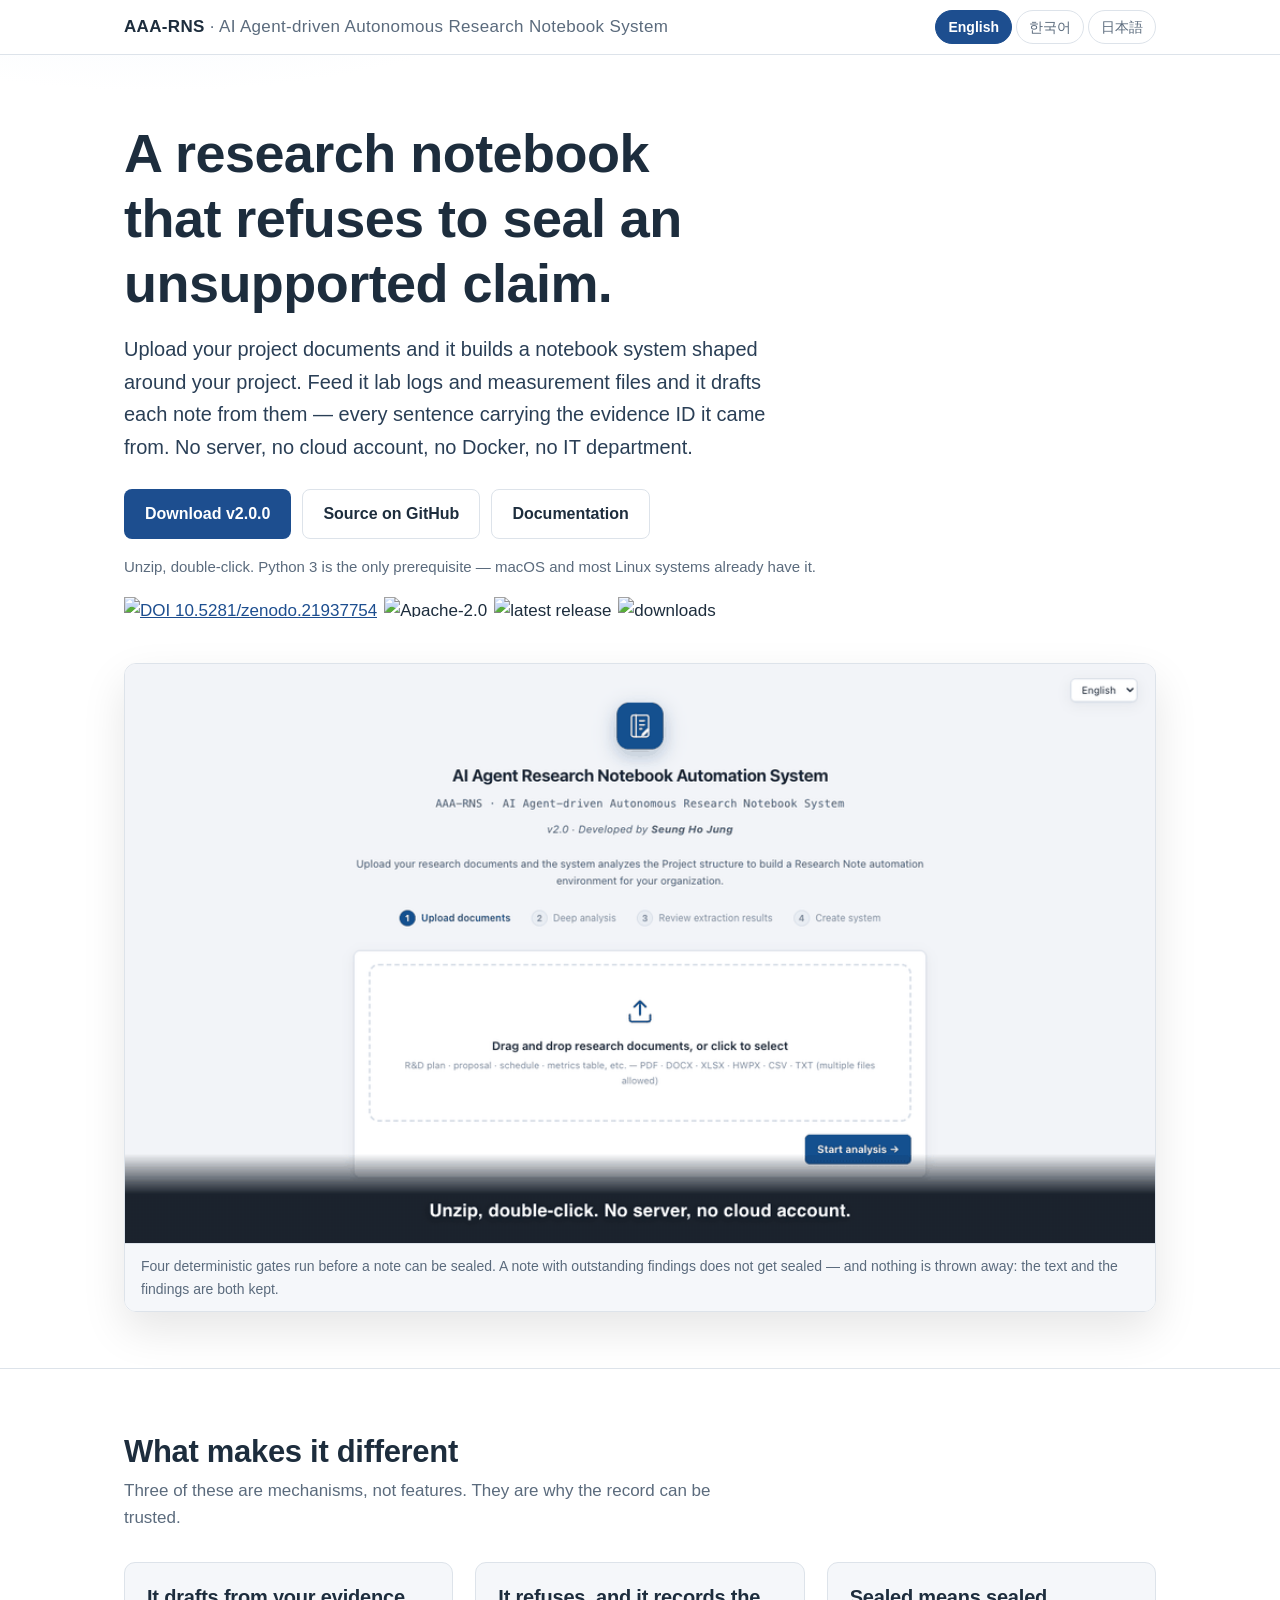
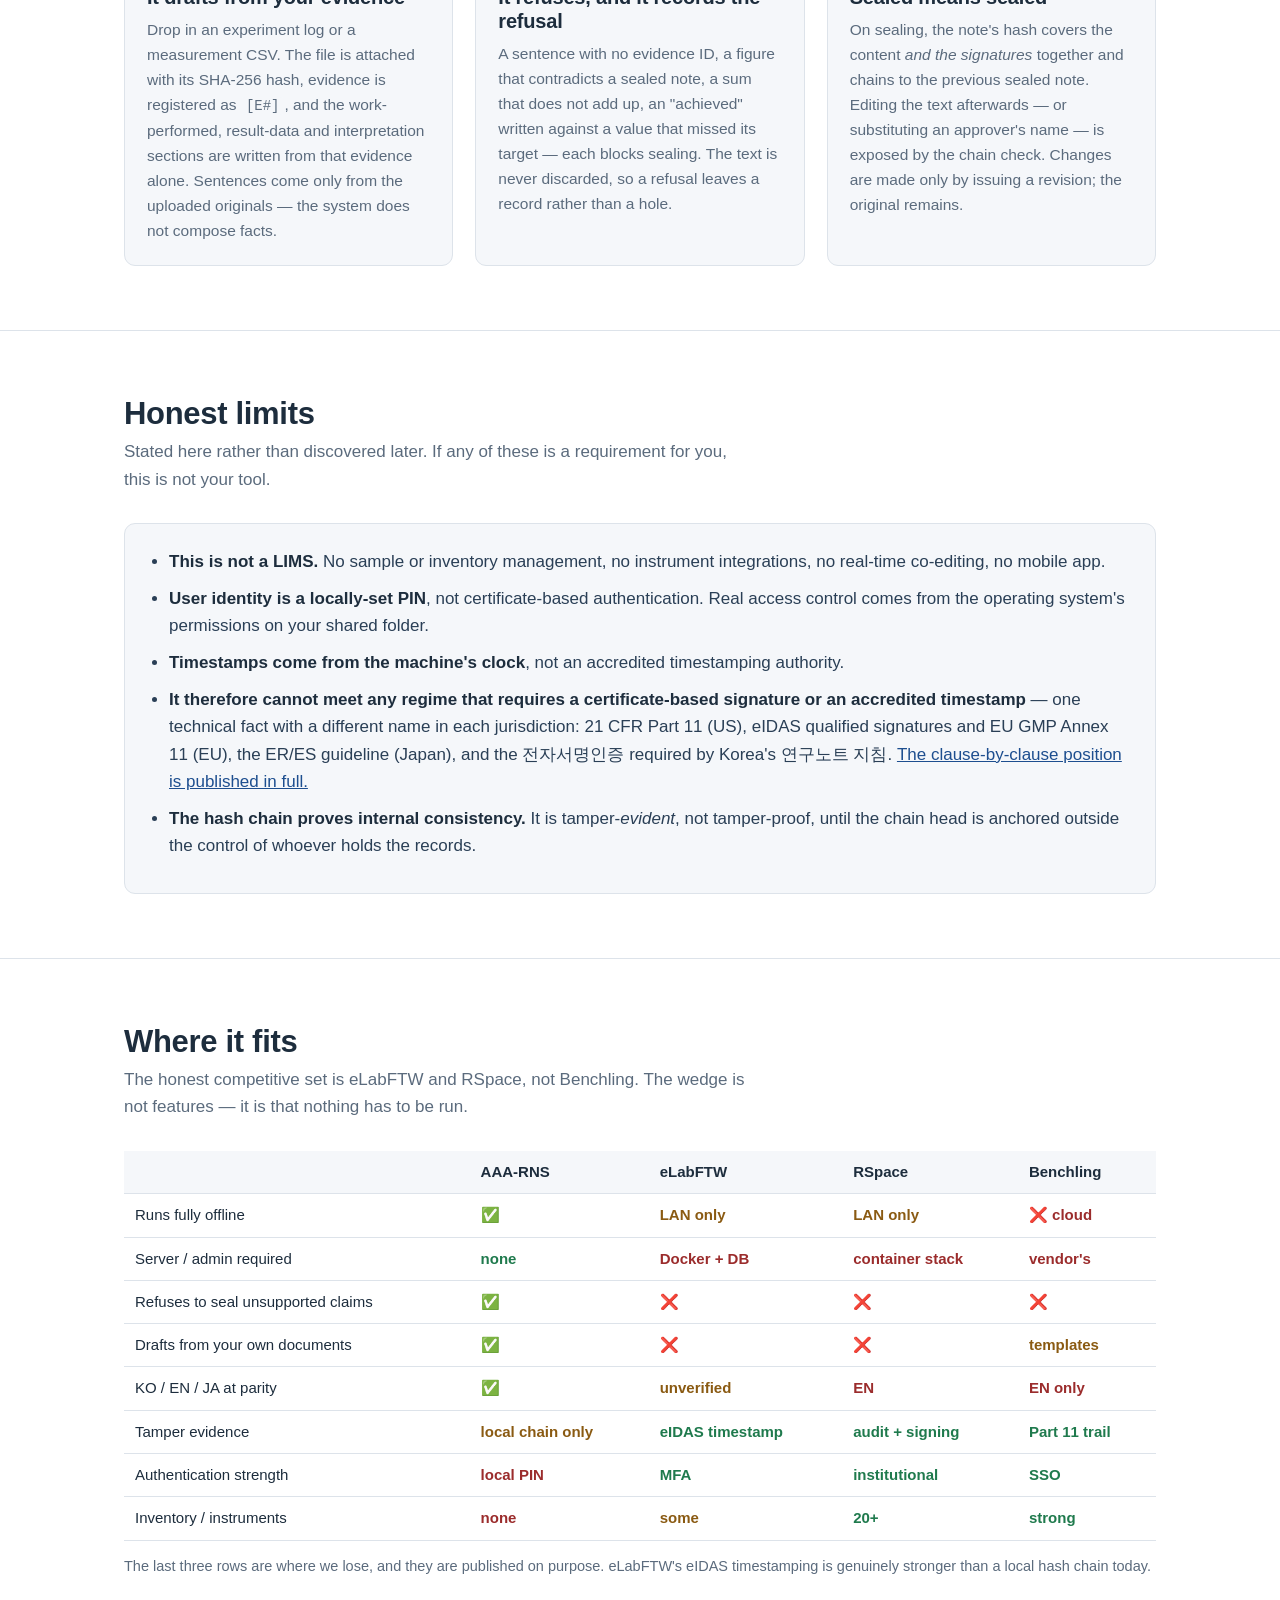
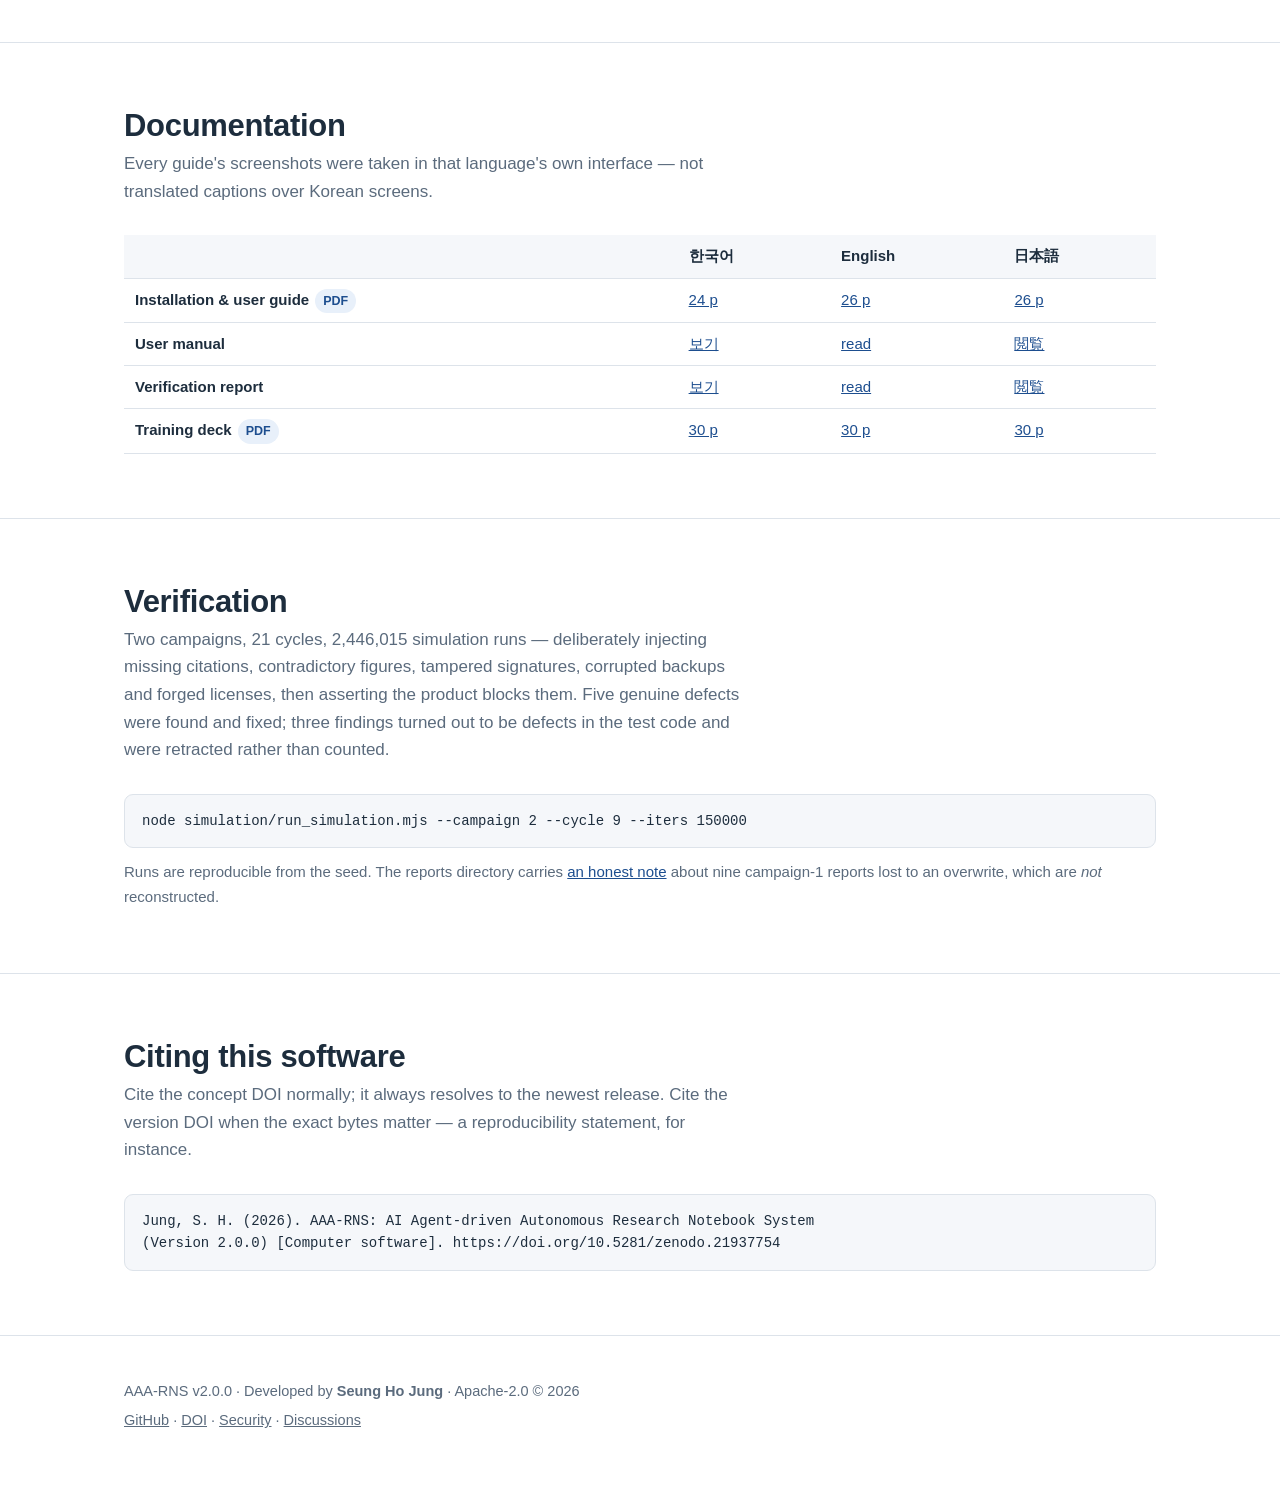
==== commit 8acccccf: "docs: lead with the demo recording The gates are the product's argument and a still frame cannot mak" ====
--- a/docs/index.html
+++ b/docs/index.html
@@ -161,7 +161,7 @@
   </div>
 
   <figure class="shot">
-    <img src="assets/hero-gates.png" alt="The verification gate panel showing G1 to G4 all passing, above the two-person sign and seal controls" loading="lazy">
+    <img src="assets/demo.gif" alt="Twenty-four seconds from unzip to a sealed research note: the project plan is uploaded, extraction shows a source and a confidence per value, an experiment log and a measurement CSV are attached by SHA-256, the sections are drafted with [E#] citations, four gates run, two people sign, and the note is sealed" width="1600" height="900">
     <figcaption data-i18n="en">Four deterministic gates run before a note can be sealed. A note with outstanding findings does not get sealed — and nothing is thrown away: the text and the findings are both kept.</figcaption>
     <figcaption data-i18n="ko">확정 전에 결정론 게이트 넷이 실행됩니다. 지적이 남은 노트는 확정되지 않으며, 아무것도 버리지 않습니다 — 본문과 지적사항이 함께 보존됩니다.</figcaption>
     <figcaption data-i18n="ja">確定の前に決定論的なゲートが 4 つ実行されます。指摘が残っているノートは確定されず、何も破棄しません — 本文と指摘の双方が保存されます。</figcaption>
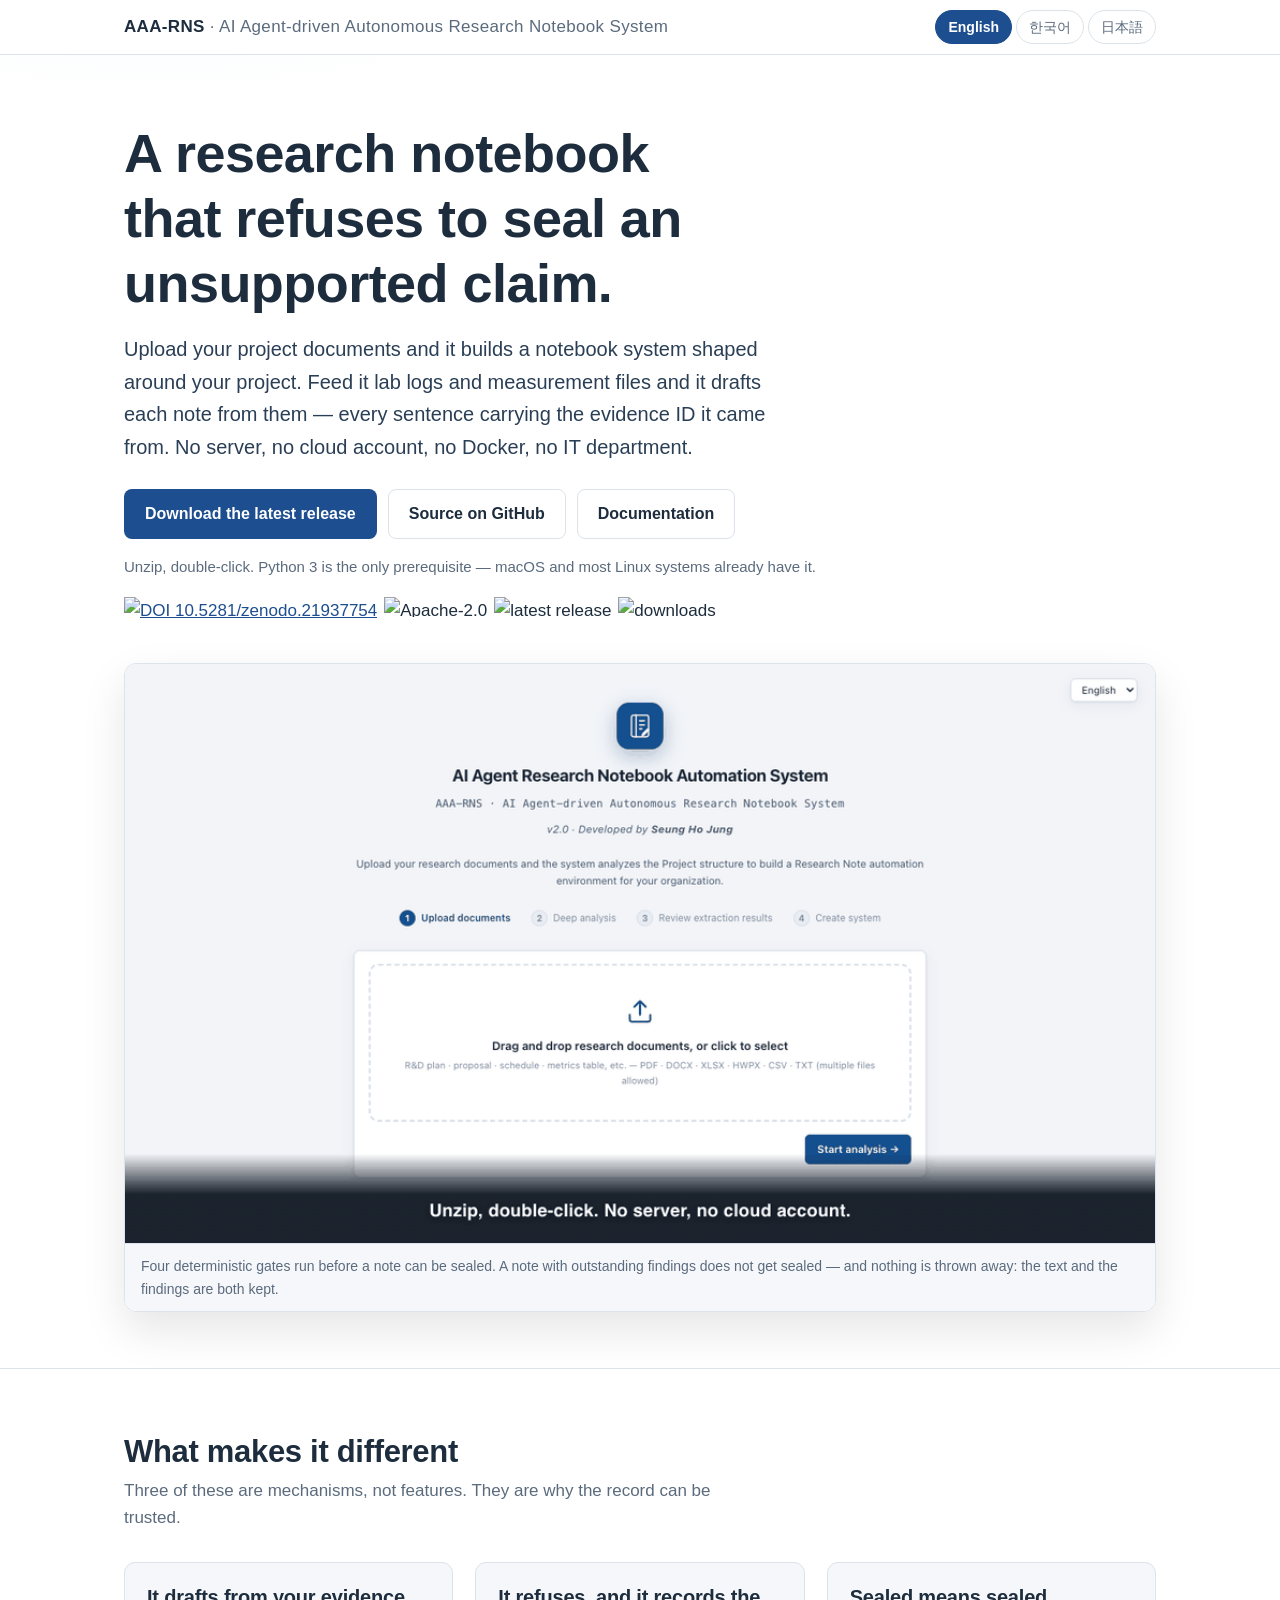
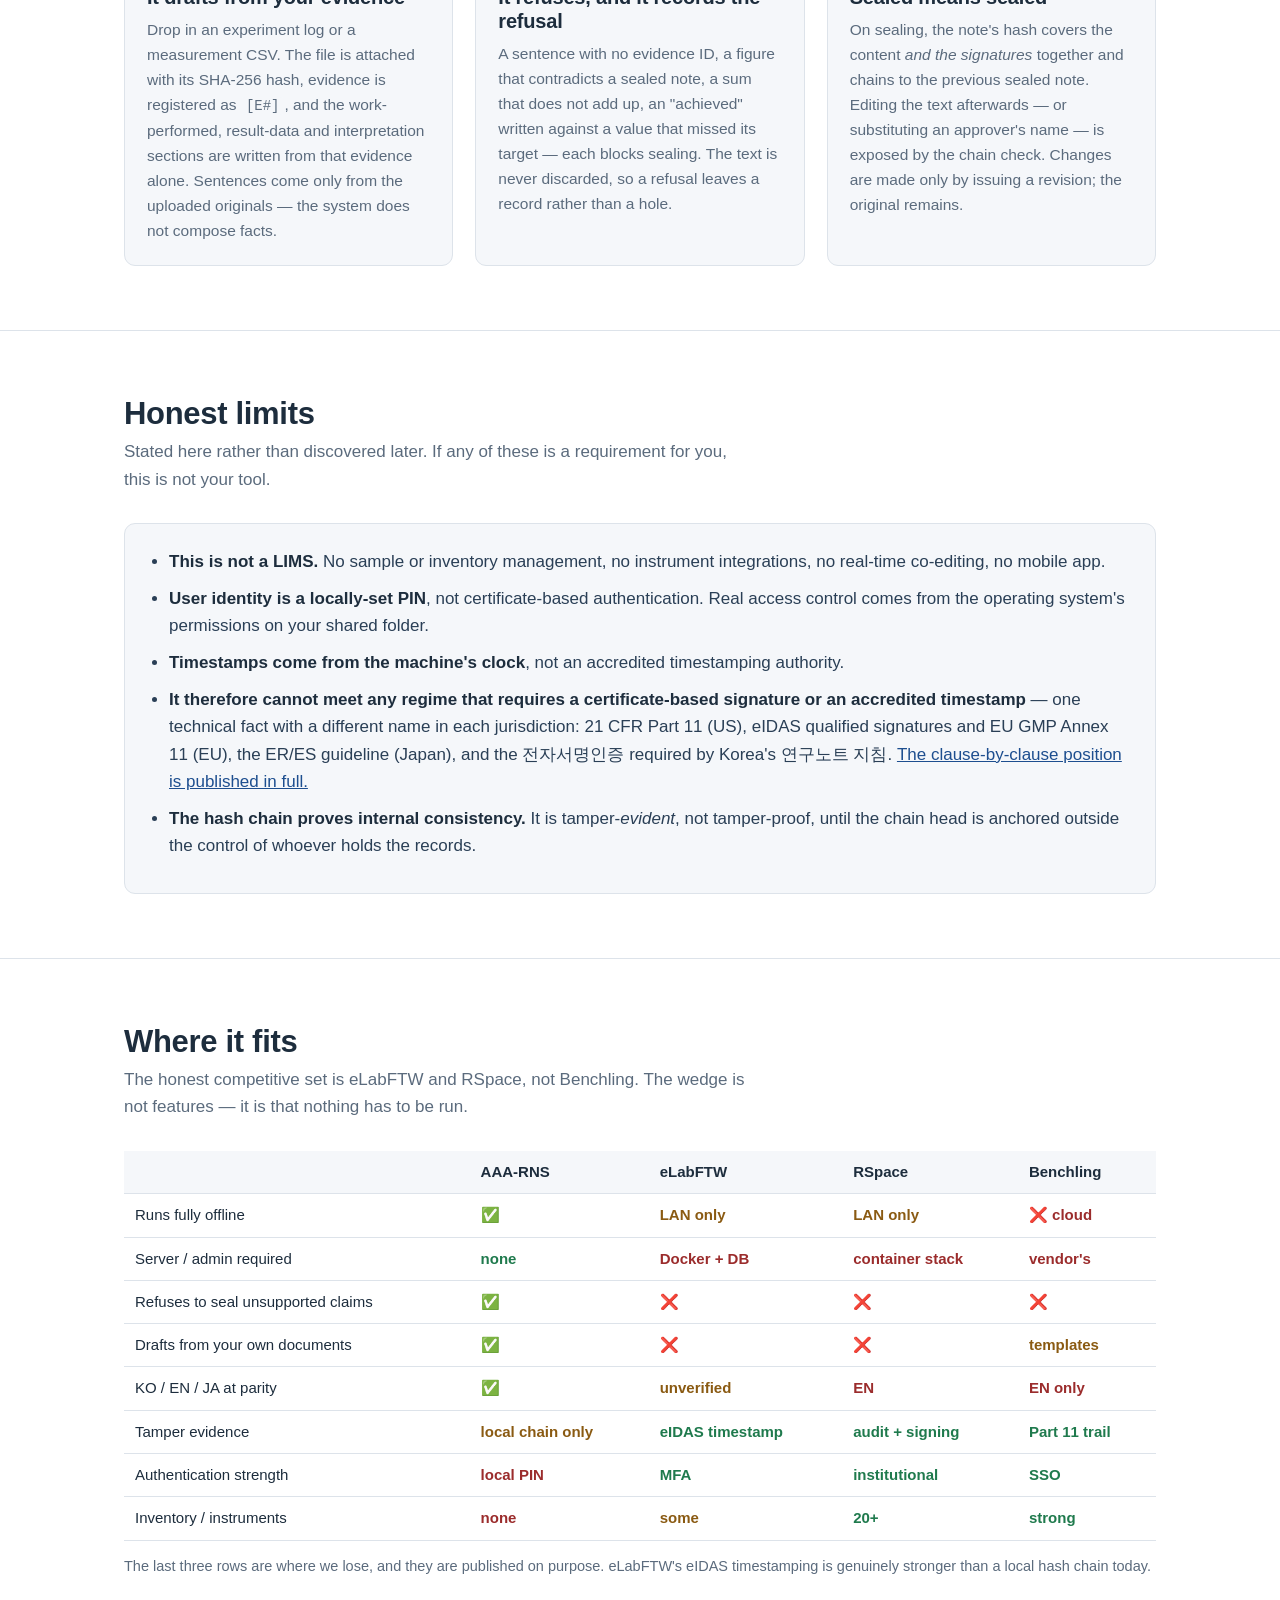
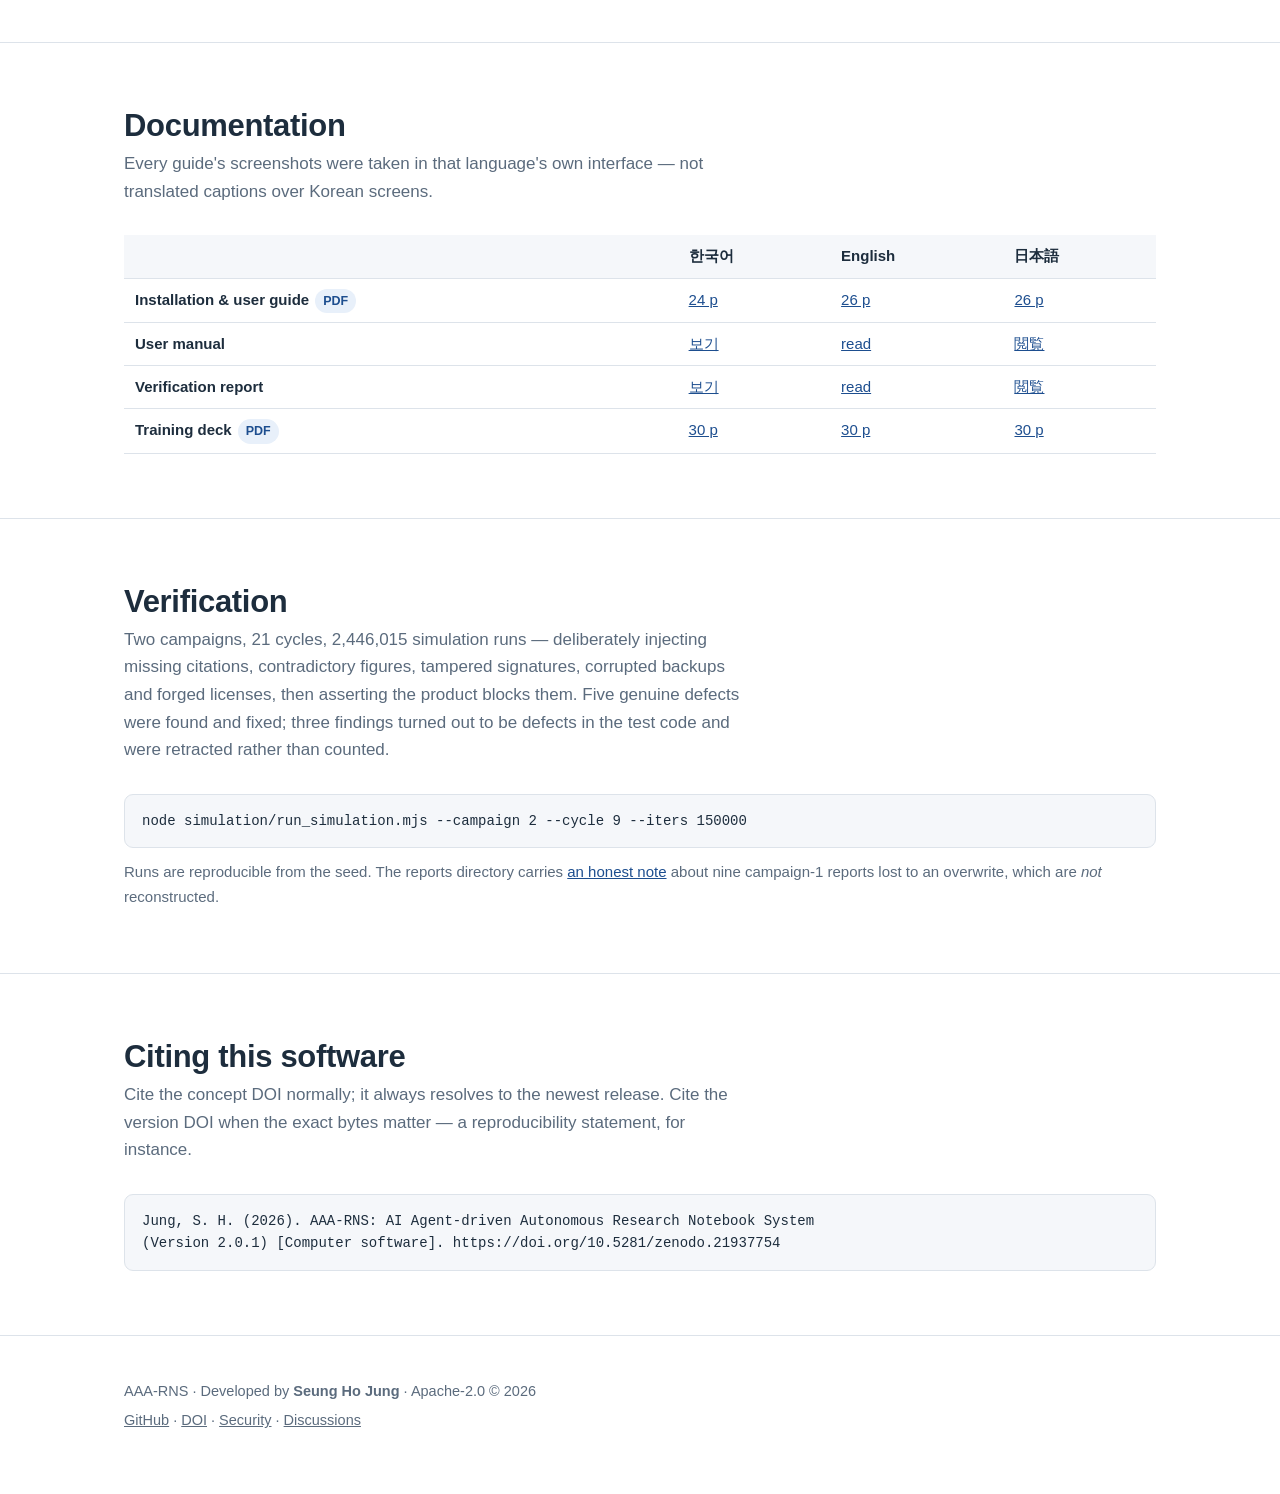
==== commit 0b5a3c31: "fix: the landing page offered v2.0.0 next to a badge reading v2.0.1 Reported by the repository owner" ====
--- a/docs/index.html
+++ b/docs/index.html
@@ -145,7 +145,7 @@
   <p class="sub" data-i18n="ja">研究開発計画書をアップロードすると、その課題に合わせた研究ノート体系を自動で構成します。実験日誌と測定データを入れるとノートを自動執筆し、すべての文に根拠となった証拠番号が付きます。サーバーもクラウドアカウントも Docker も情報システム担当者も要りません。</p>
 
   <div class="cta">
-    <a class="btn btn-primary" href="https://github.com/hopejsh/aaa-rns/releases/latest"><span data-i18n="en">Download v2.0.0</span><span data-i18n="ko">v2.0.0 내려받기</span><span data-i18n="ja">v2.0.0 をダウンロード</span></a>
+    <a class="btn btn-primary" href="https://github.com/hopejsh/aaa-rns/releases/latest"><span data-i18n="en">Download the latest release</span><span data-i18n="ko">최신 릴리스 내려받기</span><span data-i18n="ja">最新リリースをダウンロード</span></a>
     <a class="btn btn-ghost" href="https://github.com/hopejsh/aaa-rns"><span data-i18n="en">Source on GitHub</span><span data-i18n="ko">GitHub 소스</span><span data-i18n="ja">GitHub のソース</span></a>
     <a class="btn btn-ghost" href="#docs"><span data-i18n="en">Documentation</span><span data-i18n="ko">문서</span><span data-i18n="ja">ドキュメント</span></a>
   </div>
@@ -329,11 +329,11 @@
   <p class="lede" data-i18n="ko">보통은 개념 DOI 를 인용하십시오 — 항상 최신 릴리스로 연결됩니다. 재현성 진술처럼 정확한 바이트가 문제가 될 때는 버전 DOI 를 인용합니다.</p>
   <p class="lede" data-i18n="ja">通常はコンセプト DOI を引用してください — 常に最新のリリースへ解決されます。再現性の記述のように正確なバイトが問題になる場合はバージョン DOI を引用します。</p>
   <pre>Jung, S. H. (2026). AAA-RNS: AI Agent-driven Autonomous Research Notebook System
-(Version 2.0.0) [Computer software]. https://doi.org/10.5281/zenodo.21937754</pre>
+(Version 2.0.1) [Computer software]. https://doi.org/10.5281/zenodo.21937754</pre>
 </div></section>
 
 <footer><div class="wrap">
-  <p>AAA-RNS v2.0.0 · Developed by <b>Seung Ho Jung</b> · Apache-2.0 © 2026</p>
+  <p>AAA-RNS · Developed by <b>Seung Ho Jung</b> · Apache-2.0 © 2026</p>
   <p style="margin-top:6px">
     <a href="https://github.com/hopejsh/aaa-rns">GitHub</a> ·
     <a href="https://doi.org/10.5281/zenodo.21937754">DOI</a> ·
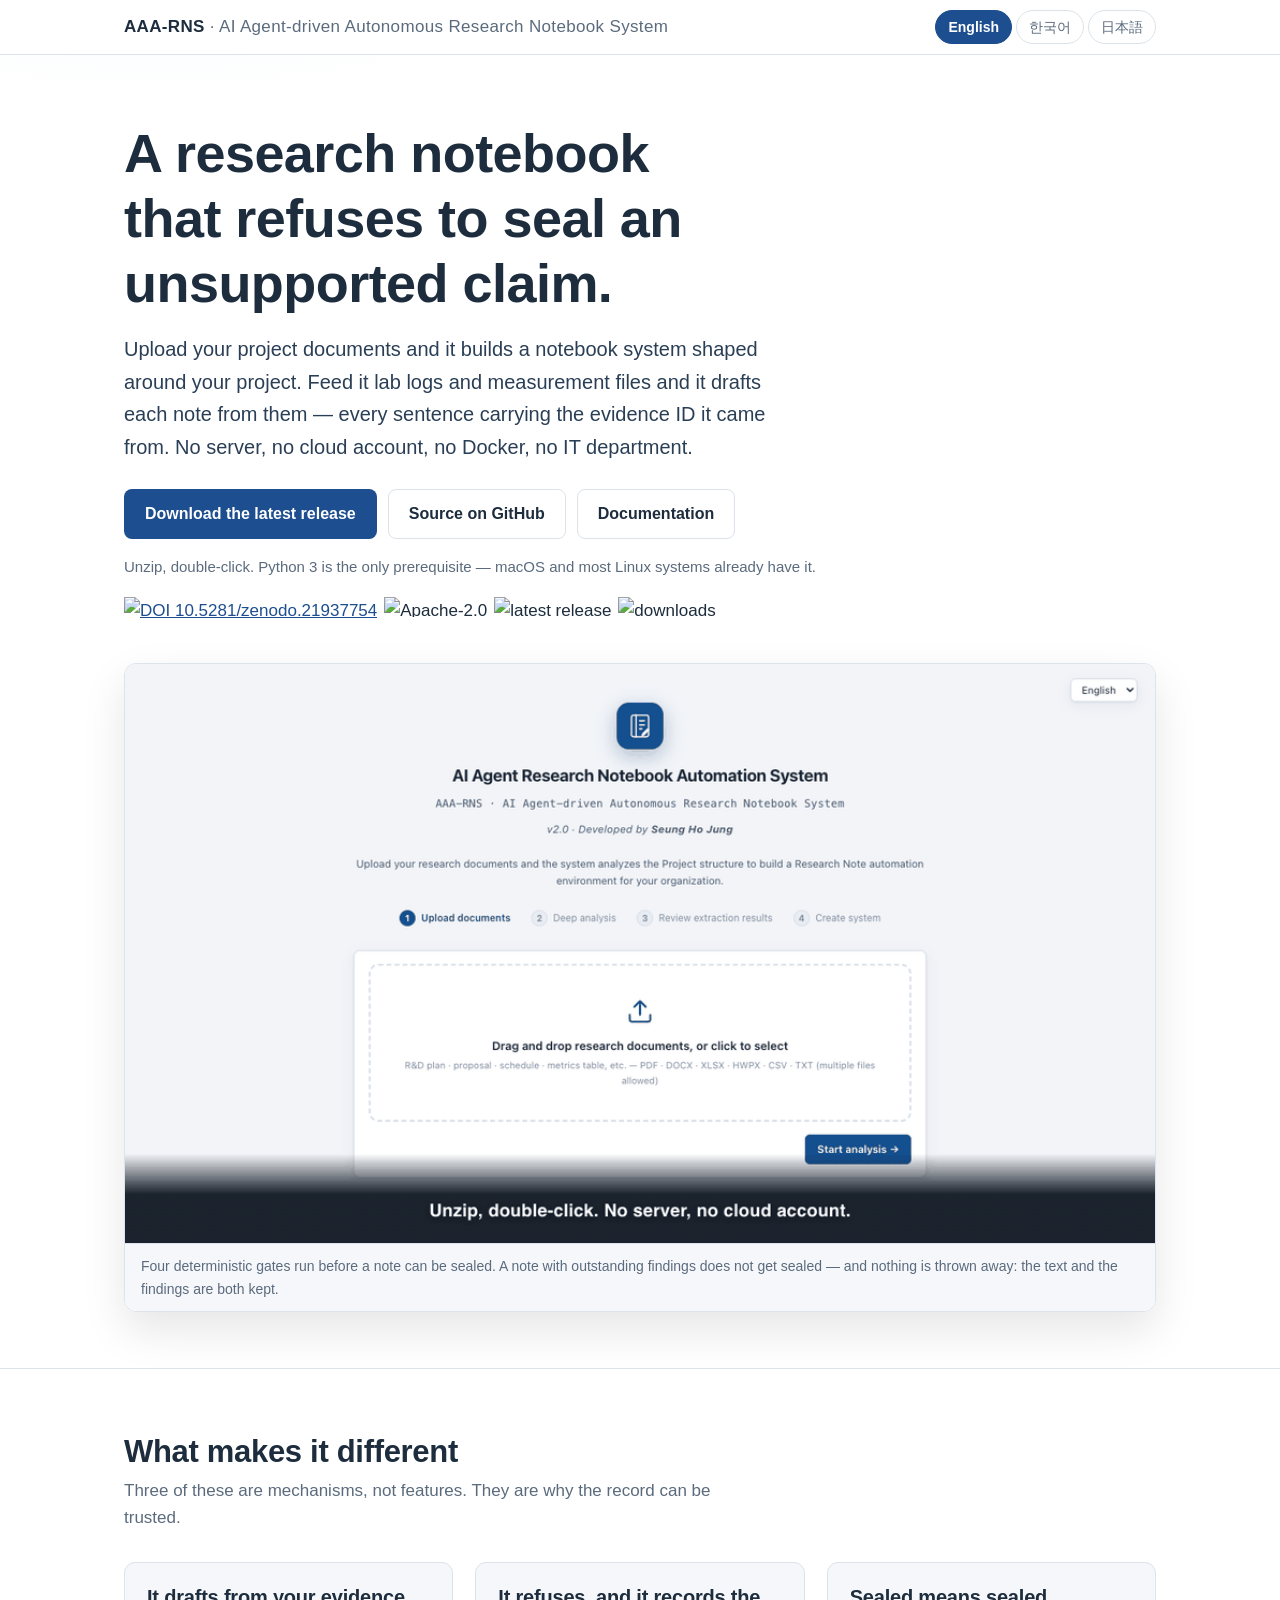
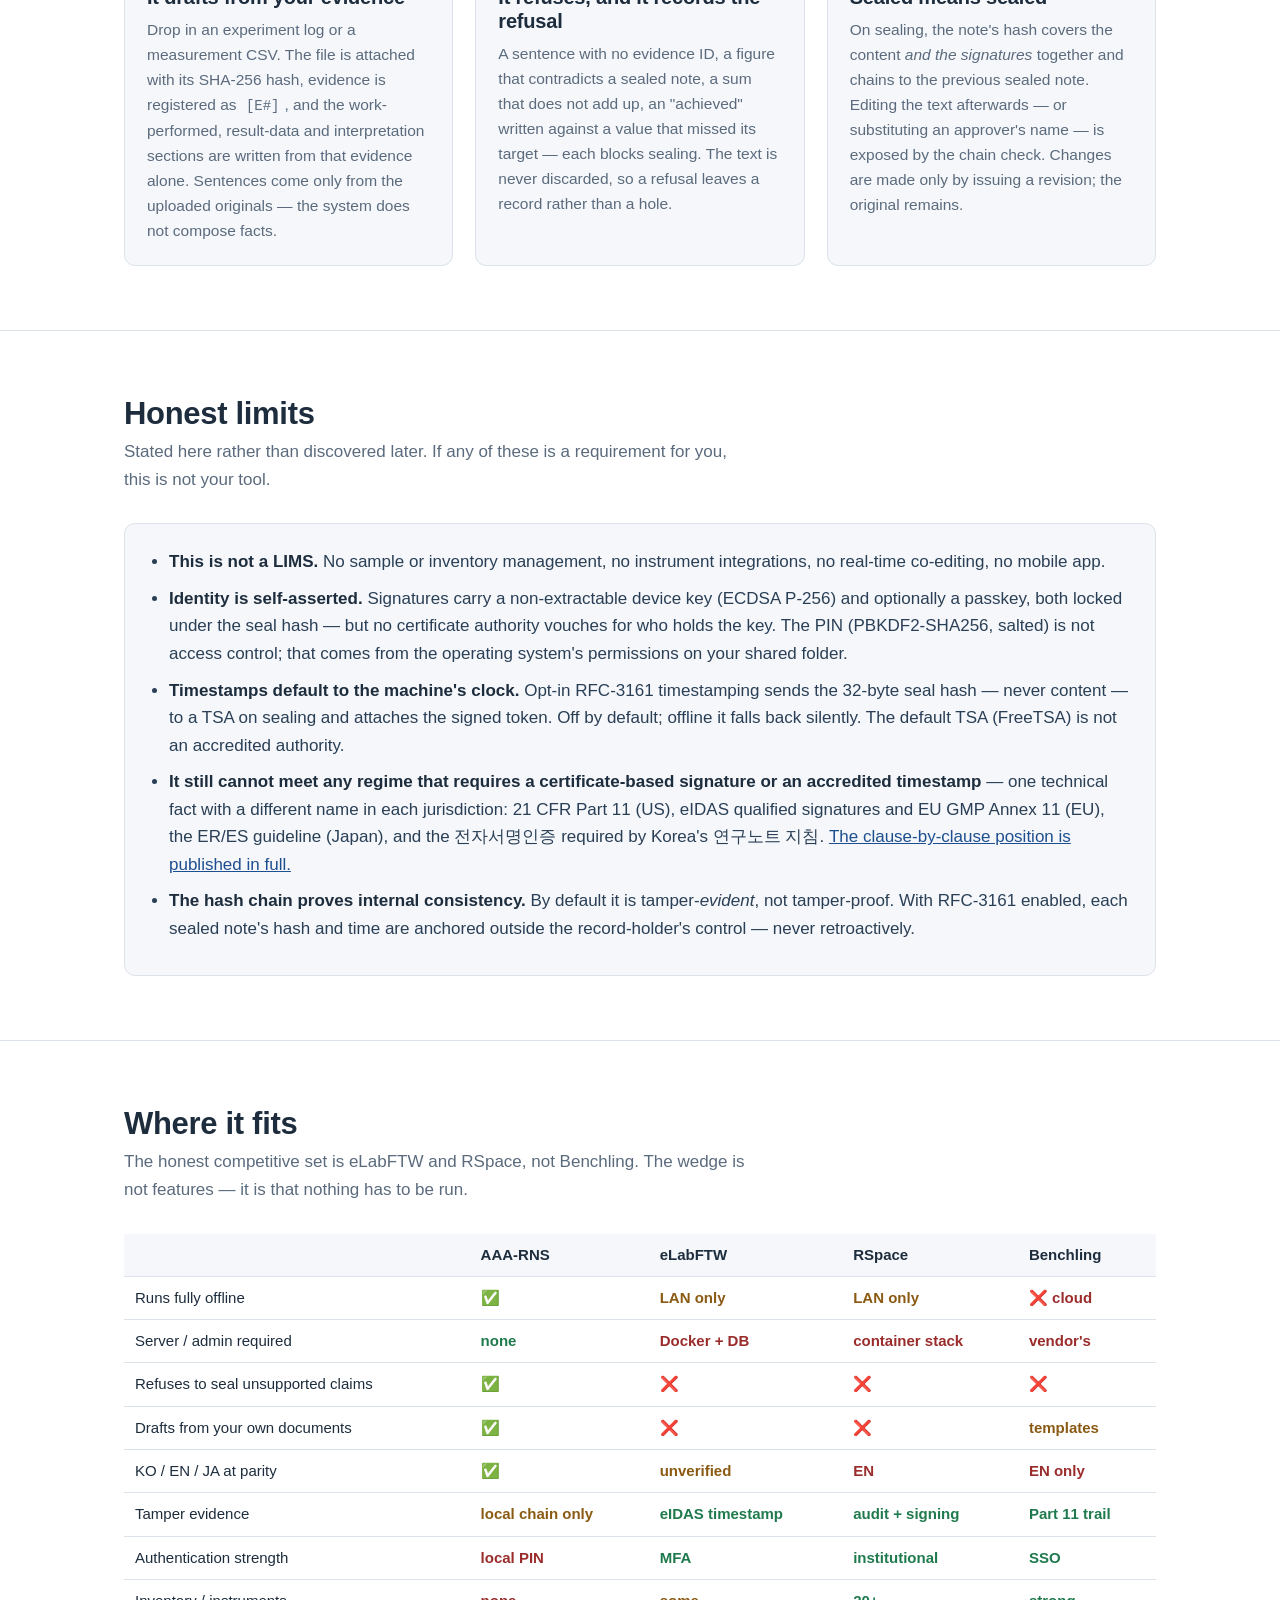
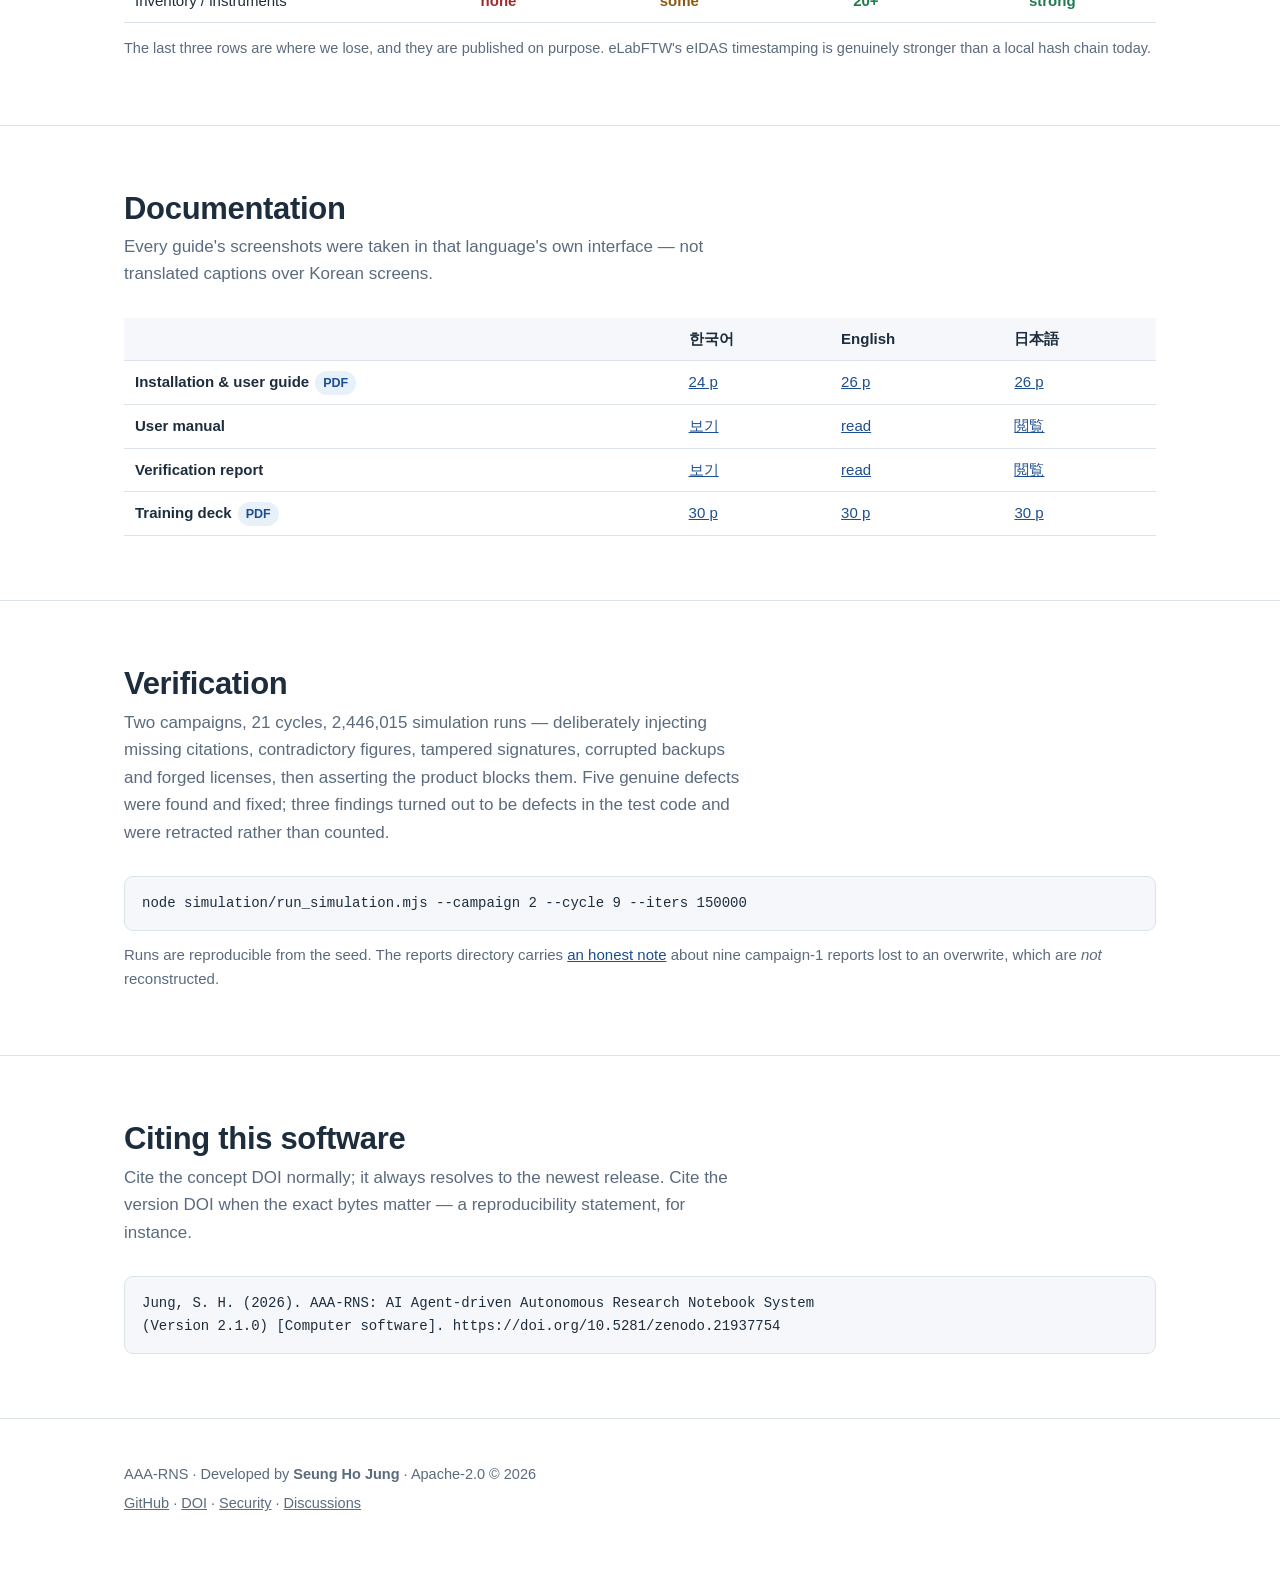
==== commit 9b6efcba: "docs: rewrite every statement the hardening made untrue The hardening changed facts this repository " ====
--- a/docs/index.html
+++ b/docs/index.html
@@ -22,14 +22,6 @@
     --sans:'Barlow',-apple-system,BlinkMacSystemFont,'Segoe UI','Noto Sans KR','Noto Sans JP',sans-serif;
     --mono:ui-monospace,SFMono-Regular,'SF Mono',Menlo,monospace;
   }
-  @media (prefers-color-scheme:dark){
-    :root:not([data-theme="light"]){
-      --ink:#e8edf3; --ink-2:#c3cedb; --paper:#141c26; --wash:#1b2531;
-      --line:#2c3947; --muted:#93a2b4; --accent:#7aa9e8; --accent-soft:#1b2b41;
-      --ok:#6ed09b; --ok-soft:#16301f; --warn:#e0b366; --warn-soft:#302512;
-      --no:#e58b8b; --no-soft:#331a1a;
-    }
-  }
   *{box-sizing:border-box;margin:0;padding:0}
   html{scroll-behavior:smooth}
   body{background:var(--paper);color:var(--ink);font-family:var(--sans);
@@ -137,8 +129,8 @@
 
 <header class="hero"><div class="wrap">
   <h1 data-i18n="en">A research notebook that refuses to seal an unsupported claim.</h1>
-  <h1 data-i18n="ko">증거가 뒷받침하지 않는 주장은 <br class="wide">확정하지 않는 연구노트.</h1>
-  <h1 data-i18n="ja">証拠が裏付けない主張は<br class="wide">確定しない研究ノート。</h1>
+  <h1 data-i18n="ko">근거 없는 문장은 <br class="wide">기록으로 남지 않습니다.</h1>
+  <h1 data-i18n="ja">根拠のない文は<br class="wide">記録に残りません。</h1>
 
   <p class="sub" data-i18n="en">Upload your project documents and it builds a notebook system shaped around your project. Feed it lab logs and measurement files and it drafts each note from them — every sentence carrying the evidence ID it came from. No server, no cloud account, no Docker, no IT department.</p>
   <p class="sub" data-i18n="ko">연구개발계획서를 올리면 그 과제에 맞는 연구노트 체계를 스스로 구성합니다. 실험일지와 측정 데이터를 넣으면 노트를 자동으로 집필하고, 모든 문장에 근거가 된 증거번호가 붙습니다. 서버도, 클라우드 계정도, Docker 도, 전산 담당자도 필요 없습니다.</p>
@@ -161,7 +153,7 @@
   </div>
 
   <figure class="shot">
-    <img src="assets/demo.gif" alt="Twenty-four seconds from unzip to a sealed research note: the project plan is uploaded, extraction shows a source and a confidence per value, an experiment log and a measurement CSV are attached by SHA-256, the sections are drafted with [E#] citations, four gates run, two people sign, and the note is sealed" width="1600" height="900">
+    <img src="assets/demo.gif" alt="Thirty-four seconds from unzip to a sealed research note: the project plan is uploaded, extraction shows a source and a confidence per value, an experiment log and a measurement CSV are attached by SHA-256, the sections are drafted with [E#] citations, four gates run, two people sign, and the note is sealed" width="1600" height="900">
     <figcaption data-i18n="en">Four deterministic gates run before a note can be sealed. A note with outstanding findings does not get sealed — and nothing is thrown away: the text and the findings are both kept.</figcaption>
     <figcaption data-i18n="ko">확정 전에 결정론 게이트 넷이 실행됩니다. 지적이 남은 노트는 확정되지 않으며, 아무것도 버리지 않습니다 — 본문과 지적사항이 함께 보존됩니다.</figcaption>
     <figcaption data-i18n="ja">確定の前に決定論的なゲートが 4 つ実行されます。指摘が残っているノートは確定されず、何も破棄しません — 本文と指摘の双方が保存されます。</figcaption>
@@ -215,24 +207,24 @@
   <div class="limits">
     <ul data-i18n="en">
       <li><b>This is not a LIMS.</b> No sample or inventory management, no instrument integrations, no real-time co-editing, no mobile app.</li>
-      <li><b>User identity is a locally-set PIN</b>, not certificate-based authentication. Real access control comes from the operating system's permissions on your shared folder.</li>
-      <li><b>Timestamps come from the machine's clock</b>, not an accredited timestamping authority.</li>
-      <li><b>It therefore cannot meet any regime that requires a certificate-based signature or an accredited timestamp</b> — one technical fact with a different name in each jurisdiction: 21 CFR Part 11 (US), eIDAS qualified signatures and EU GMP Annex 11 (EU), the ER/ES guideline (Japan), and the 전자서명인증 required by Korea's 연구노트 지침. <a href="compliance.html">The clause-by-clause position is published in full.</a></li>
-      <li><b>The hash chain proves internal consistency.</b> It is tamper-<em>evident</em>, not tamper-proof, until the chain head is anchored outside the control of whoever holds the records.</li>
+      <li><b>Identity is self-asserted.</b> Signatures carry a non-extractable device key (ECDSA P-256) and optionally a passkey, both locked under the seal hash — but no certificate authority vouches for who holds the key. The PIN (PBKDF2-SHA256, salted) is not access control; that comes from the operating system's permissions on your shared folder.</li>
+      <li><b>Timestamps default to the machine's clock.</b> Opt-in RFC-3161 timestamping sends the 32-byte seal hash — never content — to a TSA on sealing and attaches the signed token. Off by default; offline it falls back silently. The default TSA (FreeTSA) is not an accredited authority.</li>
+      <li><b>It still cannot meet any regime that requires a certificate-based signature or an accredited timestamp</b> — one technical fact with a different name in each jurisdiction: 21 CFR Part 11 (US), eIDAS qualified signatures and EU GMP Annex 11 (EU), the ER/ES guideline (Japan), and the 전자서명인증 required by Korea's 연구노트 지침. <a href="compliance.html">The clause-by-clause position is published in full.</a></li>
+      <li><b>The hash chain proves internal consistency.</b> By default it is tamper-<em>evident</em>, not tamper-proof. With RFC-3161 enabled, each sealed note's hash and time are anchored outside the record-holder's control — never retroactively.</li>
     </ul>
     <ul data-i18n="ko">
       <li><b>LIMS 가 아닙니다.</b> 시료·재고 관리, 장비 연동, 실시간 공동편집, 모바일 앱이 없습니다.</li>
-      <li><b>사용자 신원은 로컬 PIN</b> 이며 인증서 기반 인증이 아닙니다. 실제 접근 통제는 공유폴더의 OS 권한으로 수행하십시오.</li>
-      <li><b>시각은 기기 시계</b>이며 공인 시점인증 기관의 것이 아닙니다.</li>
-      <li><b>따라서 인증서 기반 서명이나 공인 시점인증을 요구하는 어떤 제도도 충족할 수 없습니다</b> — 하나의 기술적 사실이 나라마다 다른 이름으로 불릴 뿐입니다: 연구노트 지침이 요구하는 전자서명인증(한국), 21 CFR Part 11(미국), eIDAS 적격 서명과 EU GMP Annex 11(EU), ER/ES 지침(일본). <a href="compliance.html">조문별 상세를 전부 공개합니다.</a></li>
-      <li><b>해시 체인은 내부 정합성을 증명합니다.</b> 체인의 머리가 기록 보유자의 통제 밖에 고정되기 전까지는 변조 <em>탐지</em>이지 변조 불가가 아닙니다.</li>
+      <li><b>신원은 자기 선언입니다.</b> 서명에는 추출 불가 기기 키(ECDSA P-256)와 선택적 패스키가 실려 봉인 해시에 잠기지만, 그 키의 주인이 누구인지는 어떤 인증기관도 보증하지 않습니다. PIN(PBKDF2-SHA256·솔트)은 접근 통제가 아닙니다 — 실제 접근 통제는 공유폴더의 OS 권한으로 수행하십시오.</li>
+      <li><b>시각은 기본적으로 기기 시계입니다.</b> RFC-3161 시점인증을 켜면 확정 시 봉인 해시 32바이트만 — 본문은 결코 아님 — TSA 로 보내 서명된 토큰을 붙입니다. 기본 꺼짐이고 오프라인이면 조용히 기기 시계로 돌아갑니다. 기본 TSA(FreeTSA)는 공인 기관이 아닙니다.</li>
+      <li><b>인증서 기반 서명이나 공인 시점인증을 요구하는 제도는 여전히 충족하지 못합니다</b> — 하나의 기술적 사실이 나라마다 다른 이름으로 불릴 뿐입니다: 연구노트 지침이 요구하는 전자서명인증(한국), 21 CFR Part 11(미국), eIDAS 적격 서명과 EU GMP Annex 11(EU), ER/ES 지침(일본). <a href="compliance.html">조문별 상세를 전부 공개합니다.</a></li>
+      <li><b>해시 체인은 내부 정합성을 증명합니다.</b> 기본 상태에서는 변조 <em>탐지</em>이지 변조 불가가 아닙니다. RFC-3161 을 켜면 확정 시각과 봉인 해시가 기록 보유자의 통제 밖에 고정됩니다 — 소급 적용은 되지 않습니다.</li>
     </ul>
     <ul data-i18n="ja">
       <li><b>LIMS ではありません。</b> 試料・在庫管理、装置連携、リアルタイム共同編集、モバイルアプリはありません。</li>
-      <li><b>利用者の識別はローカルの PIN</b> であり、証明書ベースの認証ではありません。実際のアクセス統制は共有フォルダの OS 権限で行ってください。</li>
-      <li><b>時刻は端末の時計</b>であり、認定タイムスタンプ局のものではありません。</li>
-      <li><b>したがって、証明書ベースの署名や認定タイムスタンプを要求するいかなる制度も満たせません</b> — 一つの技術的事実が国ごとに別の名前で呼ばれているだけです: ER/ES 指針（日本）、21 CFR Part 11（米国）、eIDAS の適格署名と EU GMP Annex 11（EU）、研究ノート指針が求める電子署名認証（韓国）。<a href="compliance.html">条項ごとの立場を全文公開しています。</a></li>
-      <li><b>ハッシュチェーンが証明するのは内部整合性です。</b> チェーンの先端が記録保有者の管理外に固定されるまでは、改ざん<em>検出可能</em>であって改ざん不可能ではありません。</li>
+      <li><b>本人性は自己申告です。</b> 署名には抽出不可の端末キー（ECDSA P-256）と任意のパスキーが載り、封印ハッシュに閉じ込められます — ただし、その鍵の持ち主が誰かは、どの認証局も保証しません。PIN（PBKDF2-SHA256・ソルト付き）はアクセス統制ではありません — 実際の統制は共有フォルダの OS 権限で行ってください。</li>
+      <li><b>時刻は既定では端末の時計です。</b> RFC-3161 タイムスタンプを有効にすると、確定時に封印ハッシュ 32 バイトのみ — 本文は決して送りません — を TSA に送り、署名済みトークンを添付します。既定はオフで、オフライン時は端末時計に戻ります。既定の TSA（FreeTSA）は認定局ではありません。</li>
+      <li><b>証明書ベースの署名や認定タイムスタンプを要求する制度は、依然として満たせません</b> — 一つの技術的事実が国ごとに別の名前で呼ばれているだけです: ER/ES 指針（日本）、21 CFR Part 11（米国）、eIDAS の適格署名と EU GMP Annex 11（EU）、研究ノート指針が求める電子署名認証（韓国）。<a href="compliance.html">条項ごとの立場を全文公開しています。</a></li>
+      <li><b>ハッシュチェーンが証明するのは内部整合性です。</b> 既定では改ざん<em>検出可能</em>であって改ざん不可能ではありません。RFC-3161 を有効にすると、確定時刻と封印ハッシュが記録保有者の管理外に固定されます — 遡及はしません。</li>
     </ul>
   </div>
 </div></section>
@@ -329,7 +321,7 @@
   <p class="lede" data-i18n="ko">보통은 개념 DOI 를 인용하십시오 — 항상 최신 릴리스로 연결됩니다. 재현성 진술처럼 정확한 바이트가 문제가 될 때는 버전 DOI 를 인용합니다.</p>
   <p class="lede" data-i18n="ja">通常はコンセプト DOI を引用してください — 常に最新のリリースへ解決されます。再現性の記述のように正確なバイトが問題になる場合はバージョン DOI を引用します。</p>
   <pre>Jung, S. H. (2026). AAA-RNS: AI Agent-driven Autonomous Research Notebook System
-(Version 2.0.1) [Computer software]. https://doi.org/10.5281/zenodo.21937754</pre>
+(Version 2.1.0) [Computer software]. https://doi.org/10.5281/zenodo.21937754</pre>
 </div></section>
 
 <footer><div class="wrap">
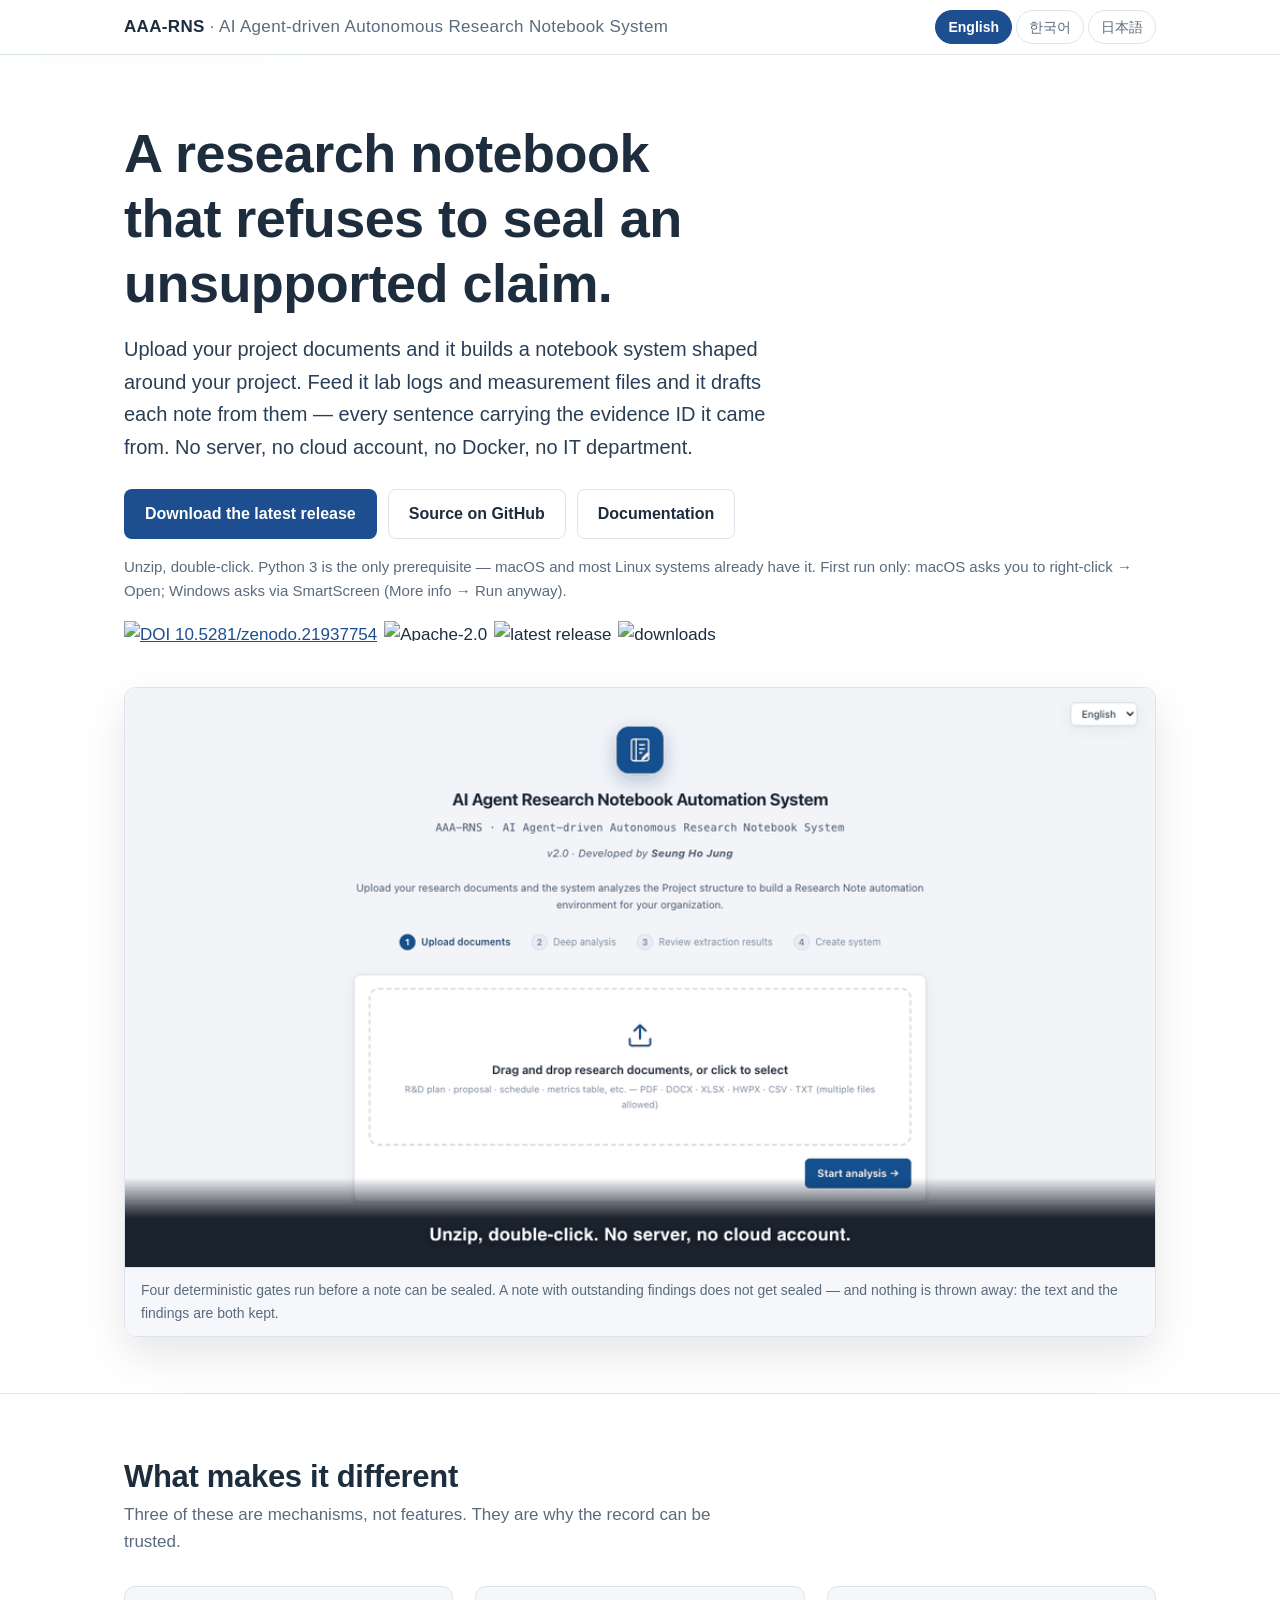
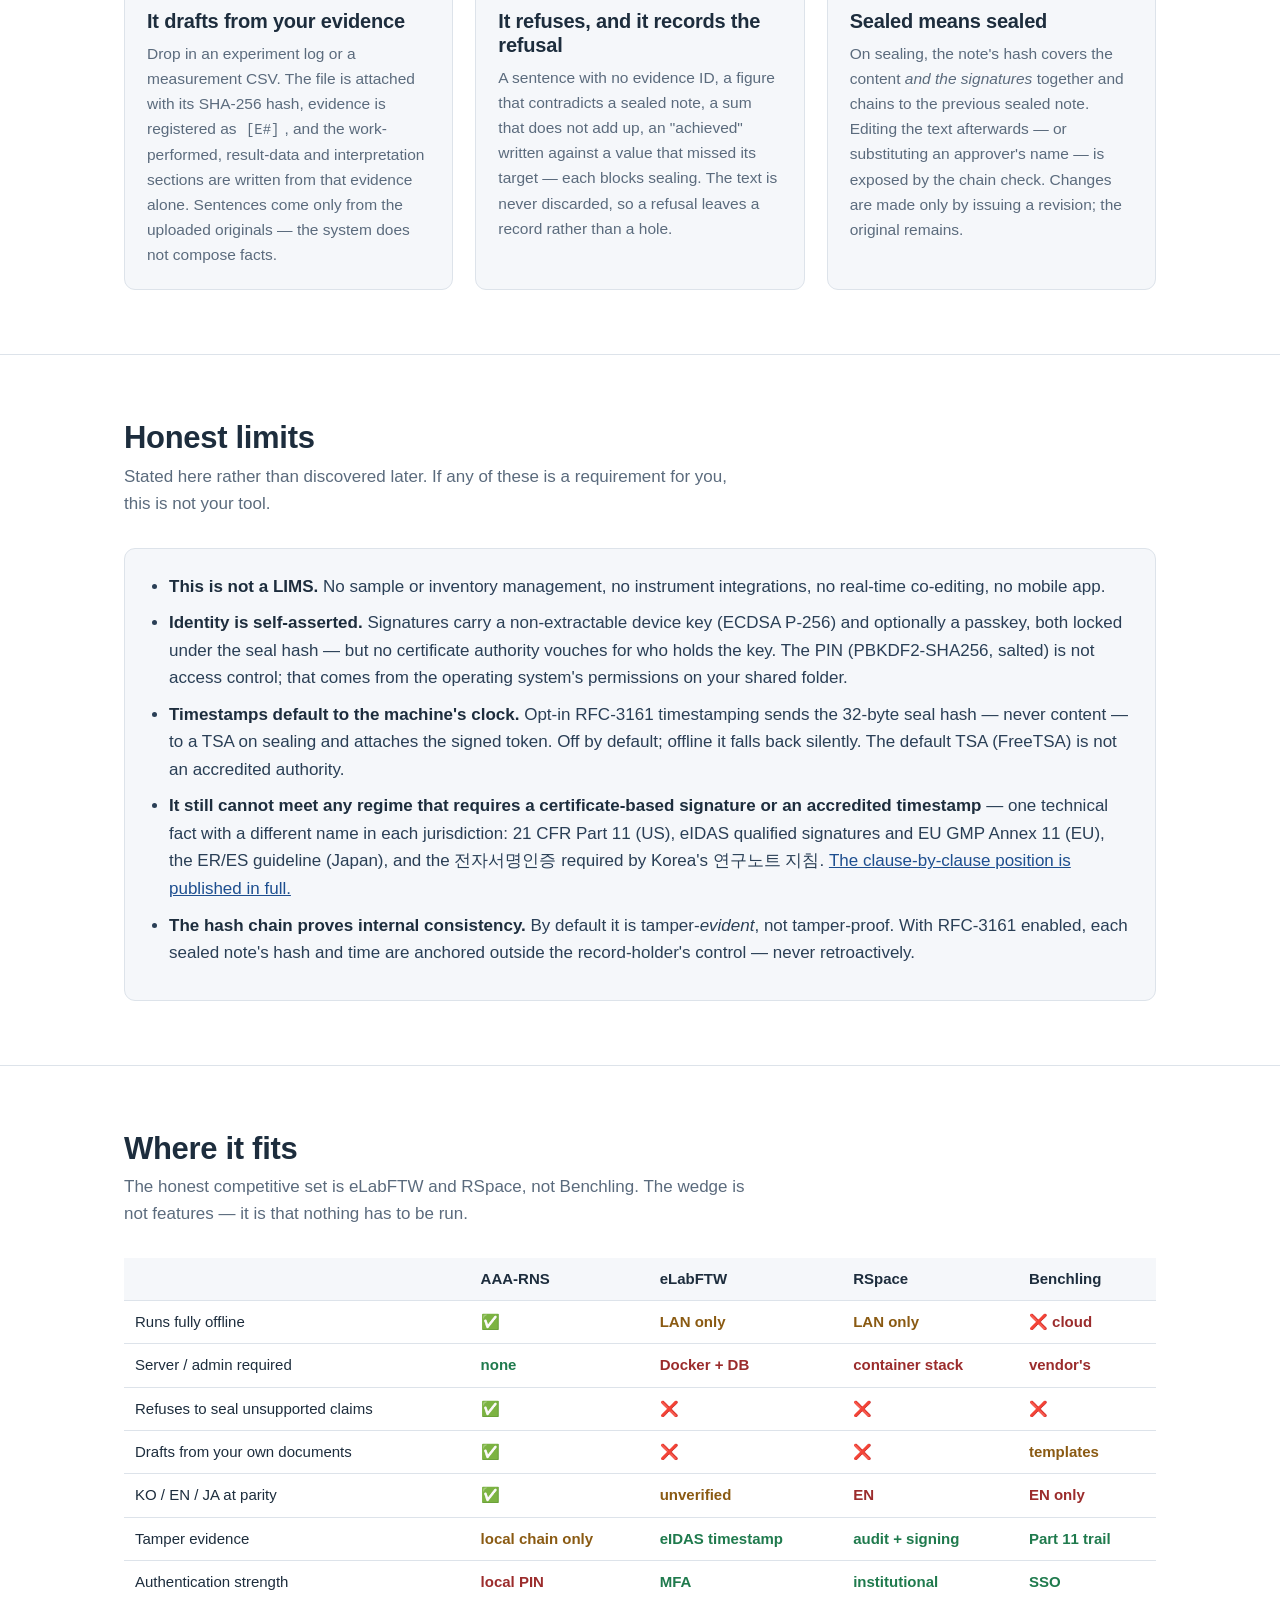
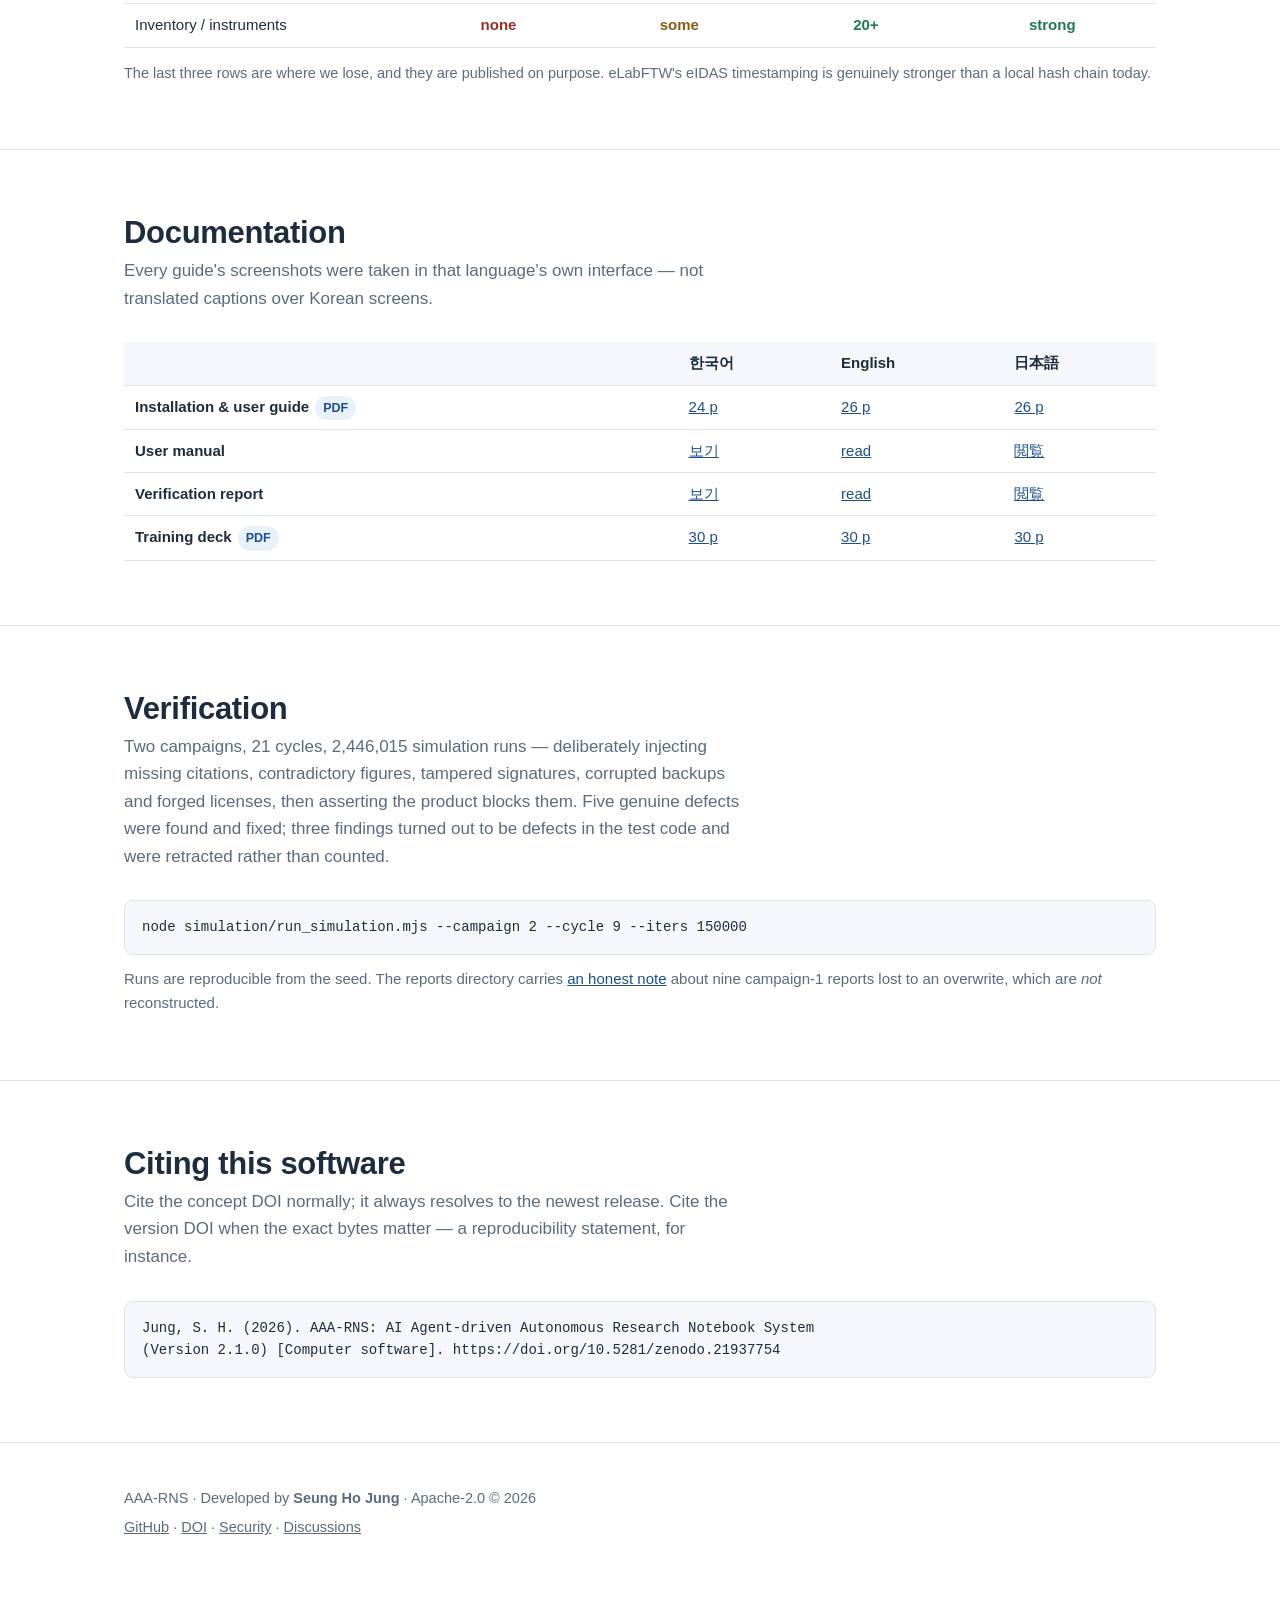
==== commit da4a3f7f: "docs: tell first-time users about Gatekeeper and SmartScreen before they hit them A downloaded zip's" ====
--- a/docs/index.html
+++ b/docs/index.html
@@ -141,9 +141,9 @@
     <a class="btn btn-ghost" href="https://github.com/hopejsh/aaa-rns"><span data-i18n="en">Source on GitHub</span><span data-i18n="ko">GitHub 소스</span><span data-i18n="ja">GitHub のソース</span></a>
     <a class="btn btn-ghost" href="#docs"><span data-i18n="en">Documentation</span><span data-i18n="ko">문서</span><span data-i18n="ja">ドキュメント</span></a>
   </div>
-  <p style="color:var(--muted);font-size:15px" data-i18n="en">Unzip, double-click. Python 3 is the only prerequisite — macOS and most Linux systems already have it.</p>
-  <p style="color:var(--muted);font-size:15px" data-i18n="ko">압축을 풀고 더블클릭하면 끝입니다. 선행 조건은 Python 3 하나이며, macOS 와 대부분의 Linux 에는 이미 들어 있습니다.</p>
-  <p style="color:var(--muted);font-size:15px" data-i18n="ja">展開してダブルクリックするだけです。前提は Python 3 だけで、macOS と多くの Linux には既に入っています。</p>
+  <p style="color:var(--muted);font-size:15px" data-i18n="en">Unzip, double-click. Python 3 is the only prerequisite — macOS and most Linux systems already have it. First run only: macOS asks you to right-click → Open; Windows asks via SmartScreen (More info → Run anyway).</p>
+  <p style="color:var(--muted);font-size:15px" data-i18n="ko">압축을 풀고 더블클릭하면 끝입니다. 선행 조건은 Python 3 하나이며, macOS 와 대부분의 Linux 에는 이미 들어 있습니다. 처음 한 번만: macOS 는 우클릭 → 열기, Windows 는 SmartScreen 에서 추가 정보 → 실행.</p>
+  <p style="color:var(--muted);font-size:15px" data-i18n="ja">展開してダブルクリックするだけです。前提は Python 3 だけで、macOS と多くの Linux には既に入っています。初回のみ: macOS は右クリック → 開く、Windows は SmartScreen で「詳細情報 → 実行」。</p>
 
   <div class="badges">
     <a href="https://doi.org/10.5281/zenodo.21937754"><img src="https://zenodo.org/badge/DOI/10.5281/zenodo.21937754.svg" alt="DOI 10.5281/zenodo.21937754"></a>
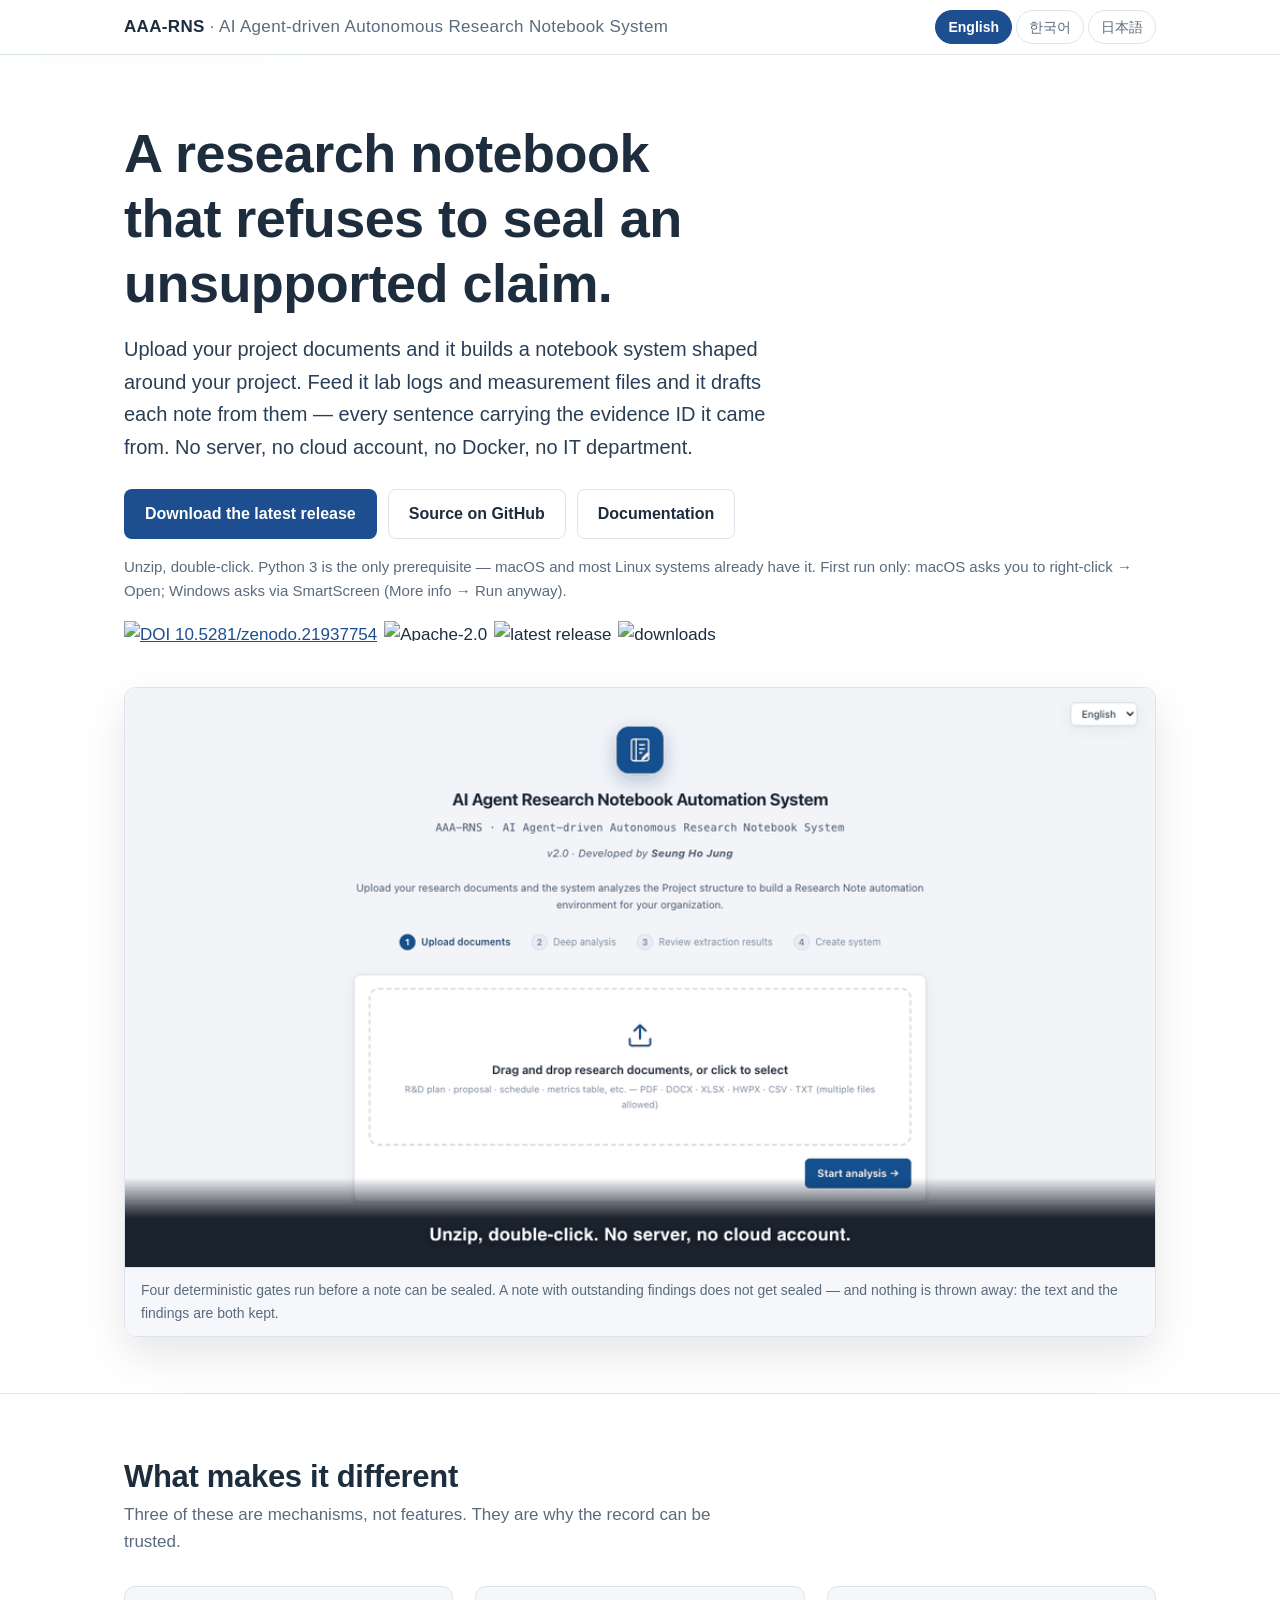
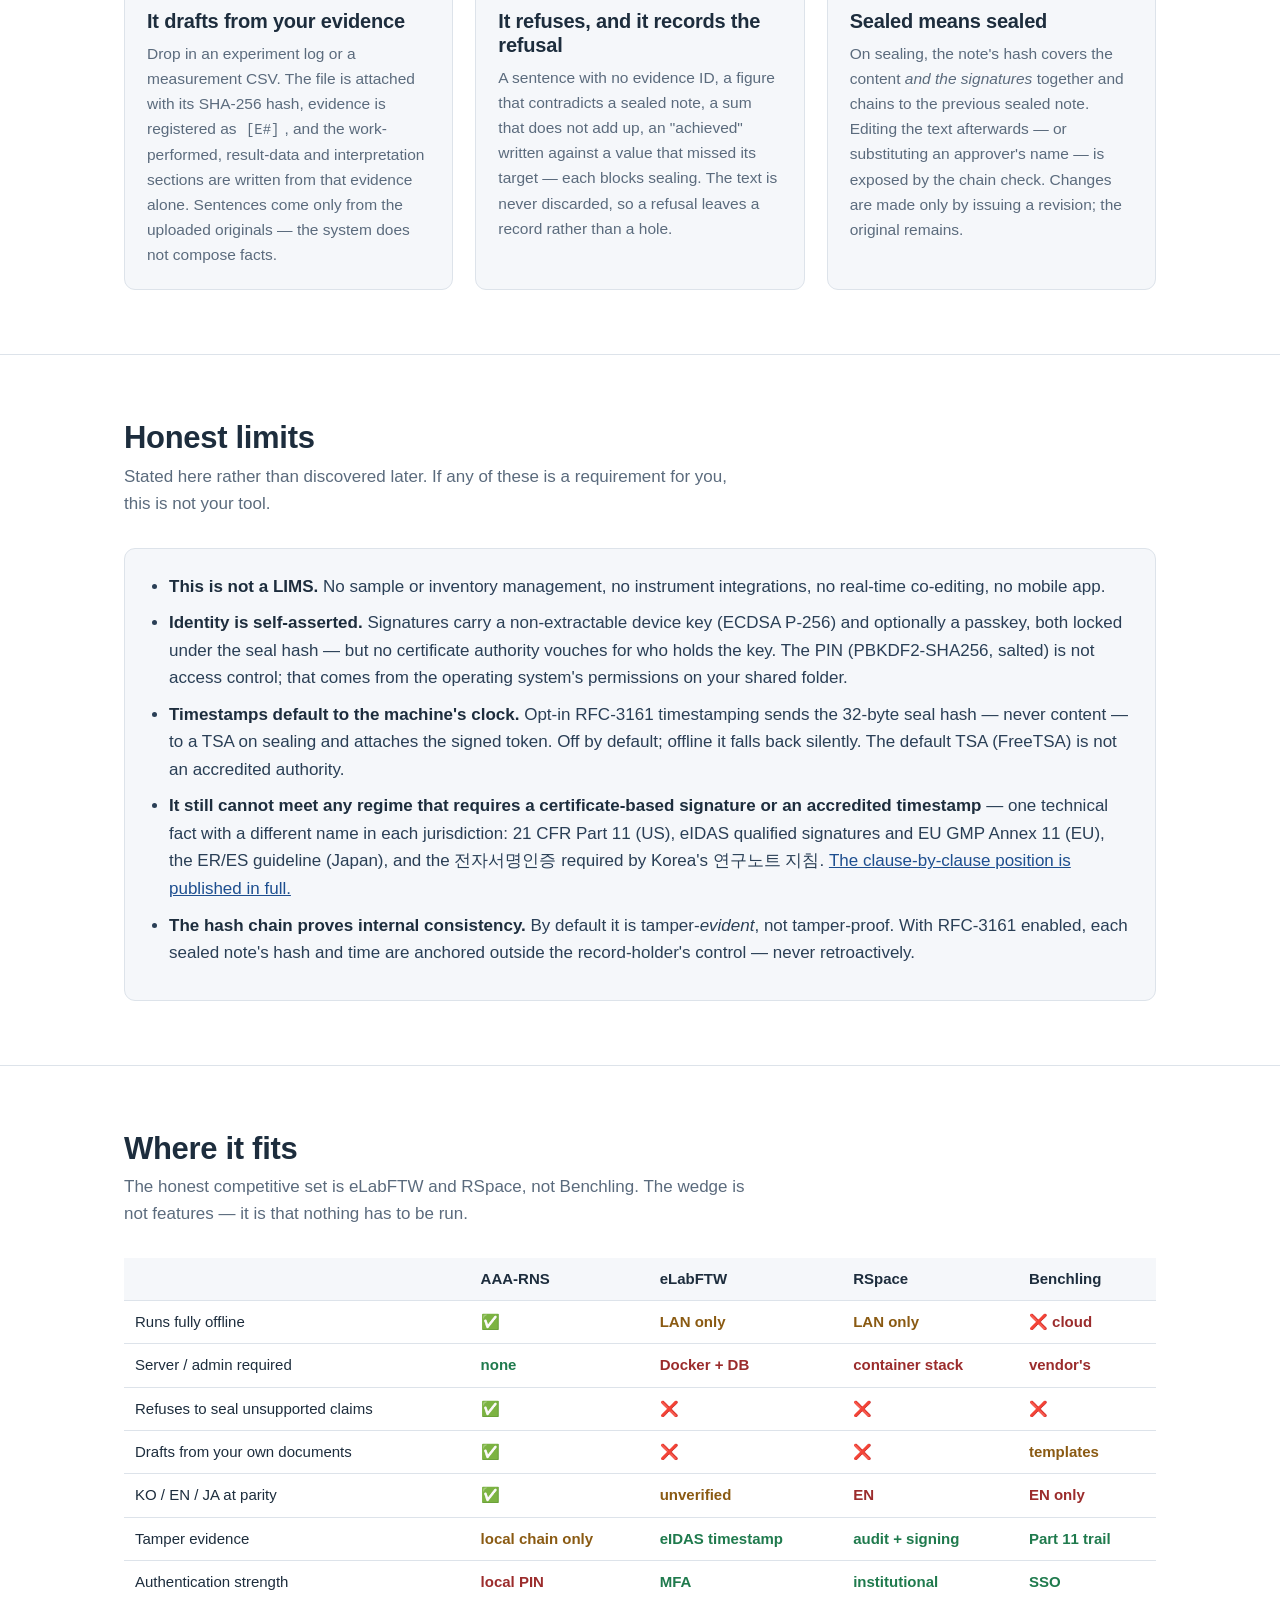
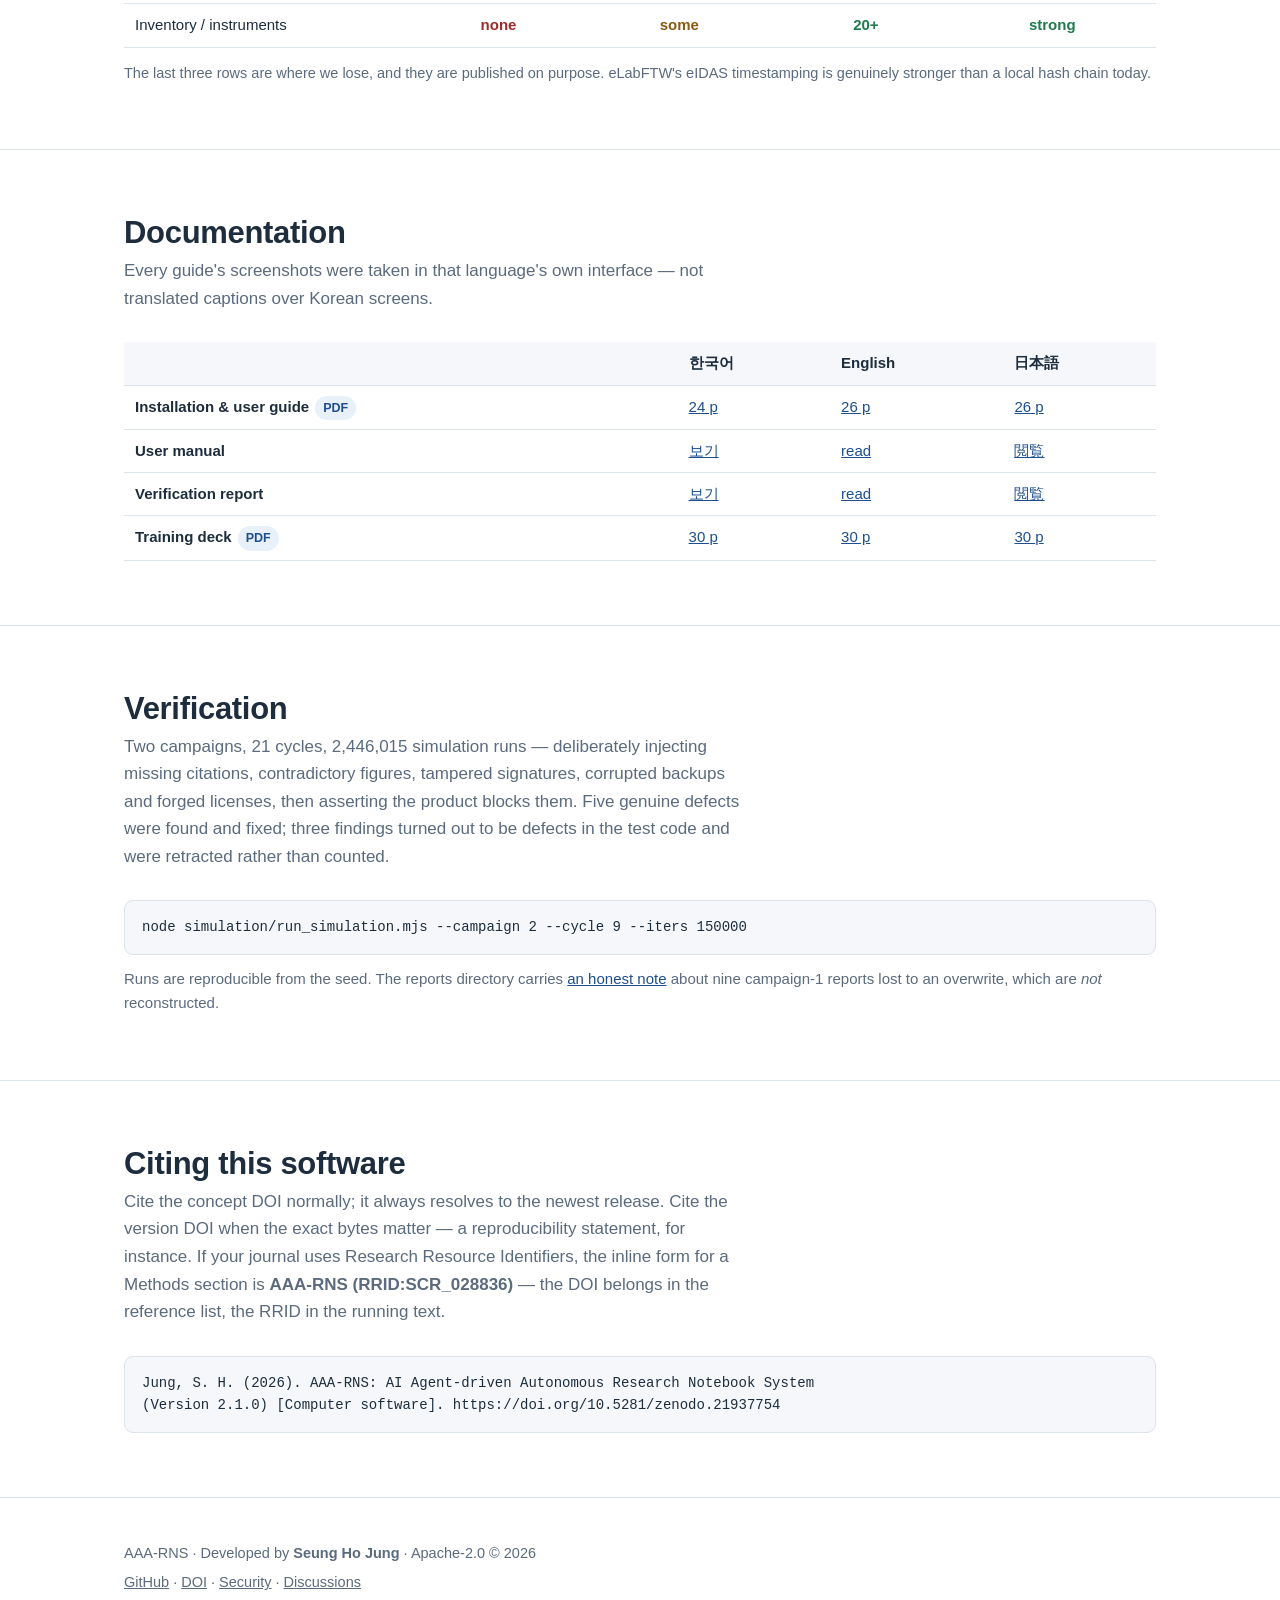
==== commit e1d8450d: "docs: record the RRID again — the resolver now answers The condition the changelog set for putting S" ====
--- a/docs/index.html
+++ b/docs/index.html
@@ -317,9 +317,9 @@
   <h2 data-i18n="en">Citing this software</h2>
   <h2 data-i18n="ko">인용</h2>
   <h2 data-i18n="ja">引用</h2>
-  <p class="lede" data-i18n="en">Cite the concept DOI normally; it always resolves to the newest release. Cite the version DOI when the exact bytes matter — a reproducibility statement, for instance.</p>
-  <p class="lede" data-i18n="ko">보통은 개념 DOI 를 인용하십시오 — 항상 최신 릴리스로 연결됩니다. 재현성 진술처럼 정확한 바이트가 문제가 될 때는 버전 DOI 를 인용합니다.</p>
-  <p class="lede" data-i18n="ja">通常はコンセプト DOI を引用してください — 常に最新のリリースへ解決されます。再現性の記述のように正確なバイトが問題になる場合はバージョン DOI を引用します。</p>
+  <p class="lede" data-i18n="en">Cite the concept DOI normally; it always resolves to the newest release. Cite the version DOI when the exact bytes matter — a reproducibility statement, for instance. If your journal uses Research Resource Identifiers, the inline form for a Methods section is <b>AAA-RNS (RRID:SCR_028836)</b> — the DOI belongs in the reference list, the RRID in the running text.</p>
+  <p class="lede" data-i18n="ko">보통은 개념 DOI 를 인용하십시오 — 항상 최신 릴리스로 연결됩니다. 재현성 진술처럼 정확한 바이트가 문제가 될 때는 버전 DOI 를 인용합니다. RRID 를 쓰는 저널이라면 Methods 본문에 <b>AAA-RNS (RRID:SCR_028836)</b> 형태로 넣습니다 — DOI 는 참고문헌에, RRID 는 본문에 들어갑니다.</p>
+  <p class="lede" data-i18n="ja">通常はコンセプト DOI を引用してください — 常に最新のリリースへ解決されます。再現性の記述のように正確なバイトが問題になる場合はバージョン DOI を引用します。RRID を用いる雑誌であれば、Methods 本文には <b>AAA-RNS (RRID:SCR_028836)</b> の形で記載します — DOI は参考文献に、RRID は本文に入ります。</p>
   <pre>Jung, S. H. (2026). AAA-RNS: AI Agent-driven Autonomous Research Notebook System
 (Version 2.1.0) [Computer software]. https://doi.org/10.5281/zenodo.21937754</pre>
 </div></section>
